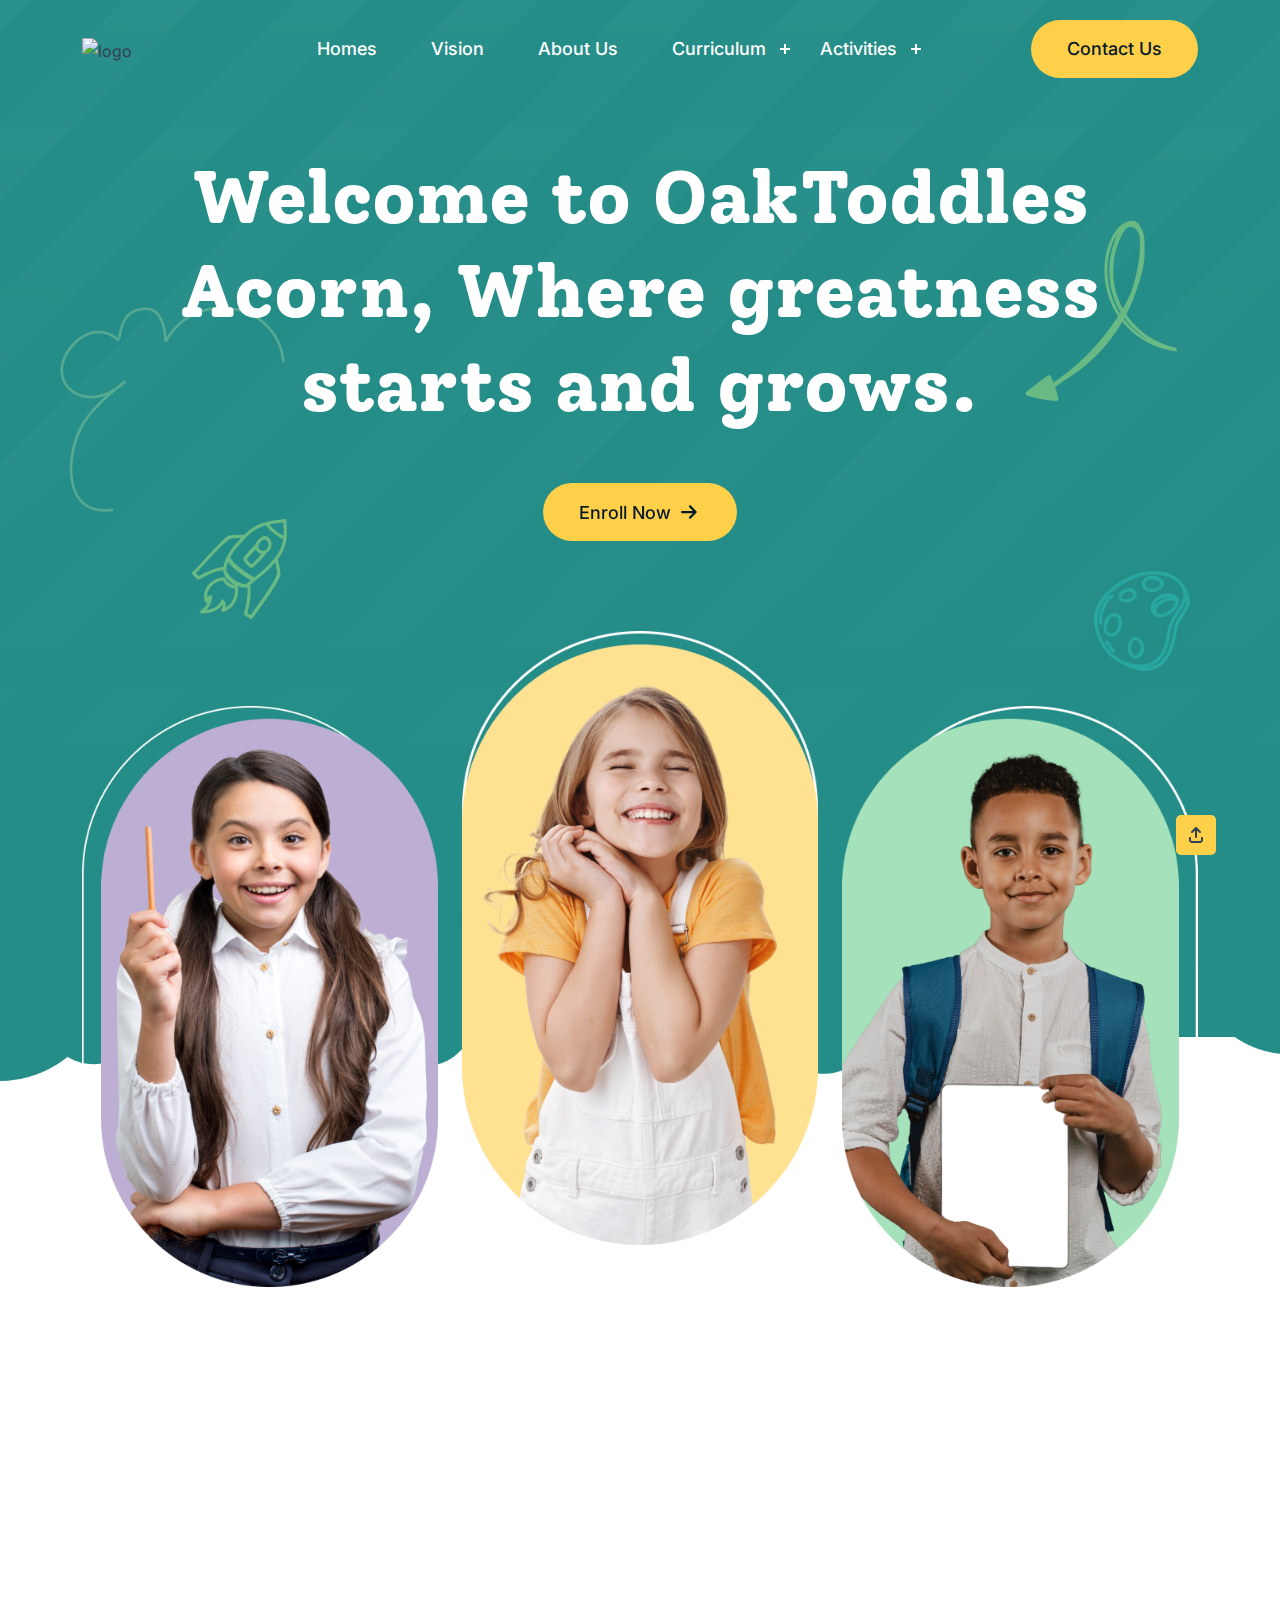
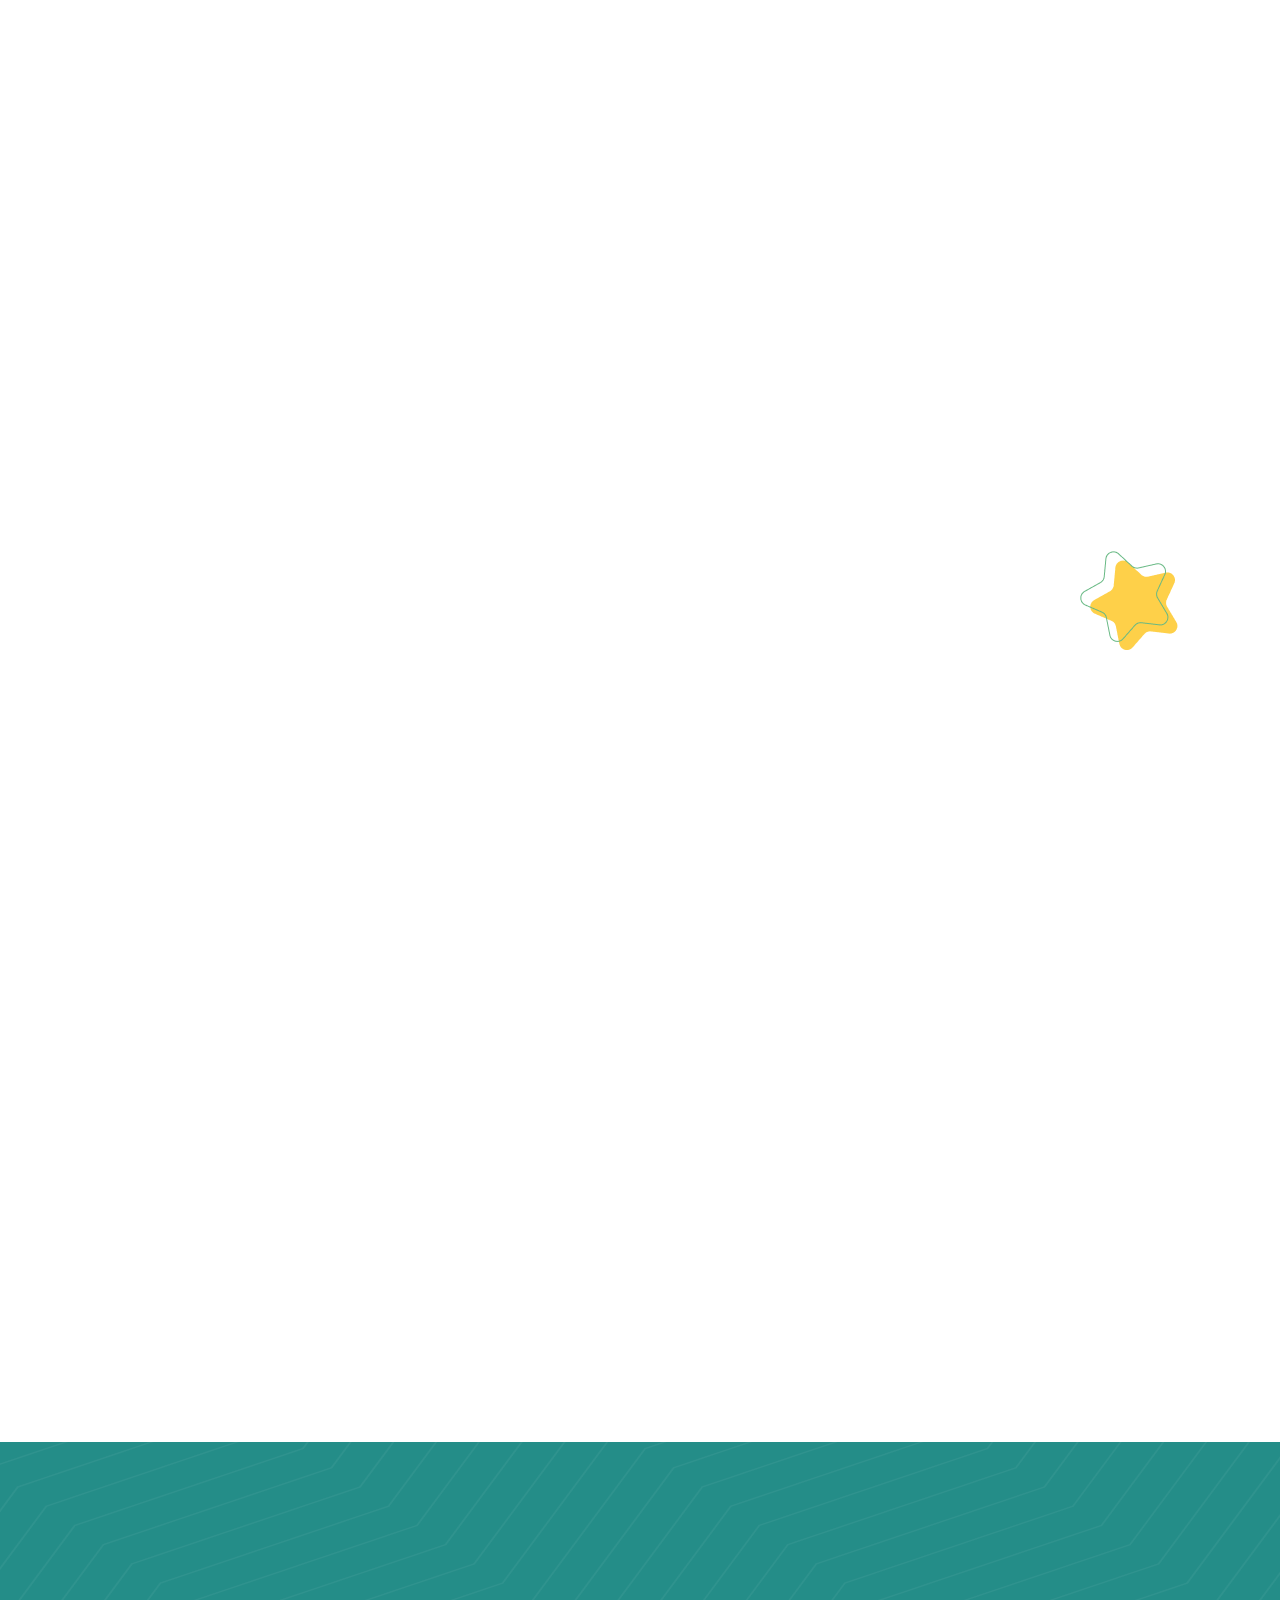
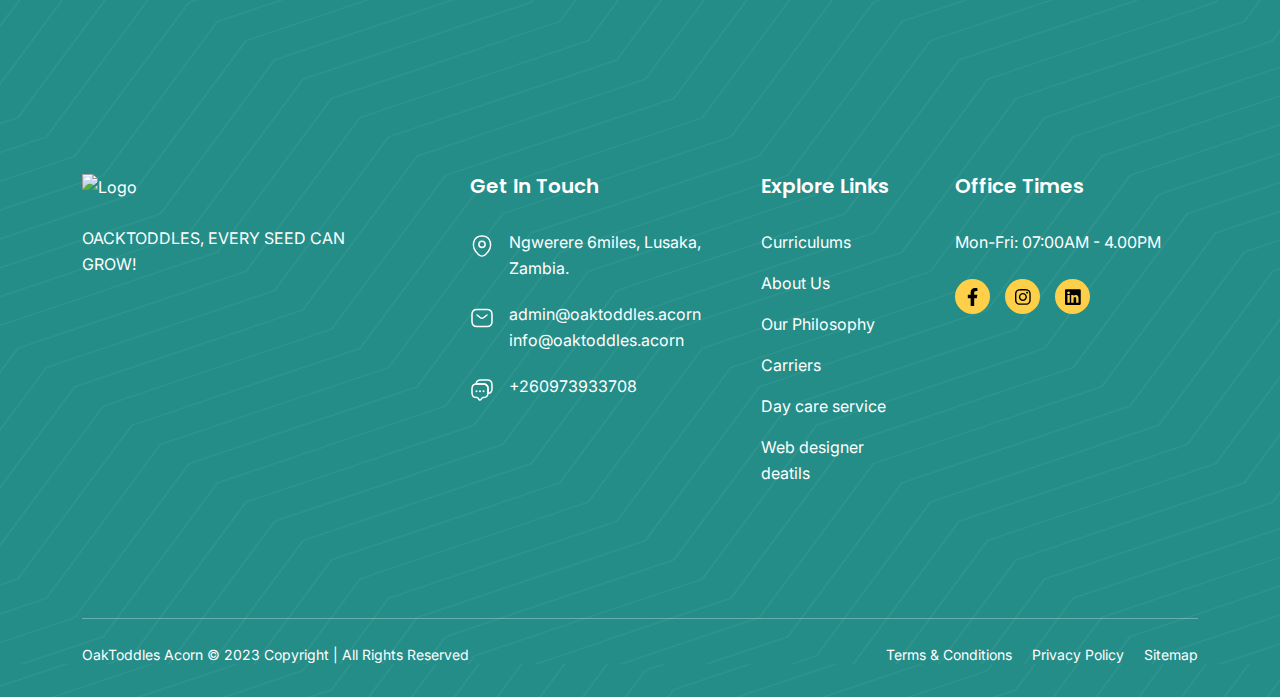
==== index.html @ c566d398 "Initial commit" ====
<!DOCTYPE html>
<html lang="en">

<head>
    <meta charset="UTF-8">
    <meta http-equiv="X-UA-Compatible" content="IE=edge">
    <meta name="viewport" content="width=device-width, initial-scale=1.0">
    <title>OakToddles Acorn</title>

    <link rel="shortcut icon" href="assets/images/favicon.png" type="image/x-icon">

    <link rel="stylesheet" href="assets/css/bootstrap.min.css">
    <link rel="stylesheet" href="assets/css/aos.css">
    <link rel="stylesheet" href="assets/css/all.min.css">
    <link rel="stylesheet" href="assets/css/lightcase.css">
    <link rel="stylesheet" href="assets/css/swiper-bundle.min.css">



    <!-- main css for template -->
    <link rel="stylesheet" href="assets/css/style.css">
</head>

<body>


    <!-- ===============>> Preloader start here <<================= -->

    <div class="preloader preloader--style4">
        <div class="preloader__book">
            <div class="inner">
                <div class="left"></div>
                <div class="right"></div>
                <div class="middle"></div>
            </div>
            <ul>
                <li></li>
                <li></li>
                <li></li>
                <li></li>
                <li></li>
                <li></li>
                <li></li>
                <li></li>
                <li></li>
                <li></li>
                <li></li>
                <li></li>
                <li></li>
                <li></li>
                <li></li>
                <li></li>
                <li></li>
                <li></li>
            </ul>
        </div>
    </div>
    <!-- ===============>> Preloader end here <<================= -->


    <!-- ===============>> Header section start here <<================= -->
    <header class="header-section brand-4 home4">
        <div class="header-bottom">
            <div class="container">
                <div class="header-wrapper">
                    <div class="header-start header-start--style1">
                        <div class="logo">
                            <a href="index.html">
                                <img src="assets/images/logo/" alt="logo">
                            </a>
                        </div>
                        <div class="menu-area">
                            <ul class="menu menu--style1">
                                <li>
                                    <a href="#0">Homes </a>
                                    <li>
                                        <a href="vision.html">Vision</a>
                                    </li>
                                    <li>
                                        <a href="about.html">About us</a>
                                    </li>
                                    <li>
                                        <a href="#0">Curriculum</a>
                                        <ul class="submenu">
                                            <li><a href="nursery.html">Nursery</a></li>
                                            <li><a href="preschool.html">Pre-School</a></li>
                                        </ul>
                                    </li>
                                    <li>
                                        <a href="activities.html">Activities</a>
                                        <ul class="submenu">
                                            <li><a href="0#">-</a></li>
                                            <li><a href="0#">-</a></li>
                                        </ul>
                                    </li>
                            </ul>

                        </div>
                    </div>
                    <div class="header-end">
                        <div class="menu-area">
                            <div class="header-btn">
                                <a href="signup.html" class="trk-btn trk-btn--rounded trk-btn--primary4 trk-btn--style2">
                                    <span>Contact Us</span>
                                </a>
                            </div>

                            <!-- toggle icons -->
                            <div class="header-bar d-xl-none home4">
                                <span></span>
                                <span></span>
                                <span></span>
                            </div>
                        </div>
                    </div>
                </div>
            </div>
        </div>
    </header>

    <!-- ===============>> Header section end here <<================= -->



    <!-- ===============>> Banner section start here <<================= -->
    <section class="banner brand-4 bg--cover" style="background-image:url(assets/images/banner/shape1.png)">
        <div class="container">
            <div class="banner__wrapper">
                <!-- banner content -->
                <div class="banner__content banner__content--style1" data-aos="zoom-in" data-aos-duration="1000">
                    <h1 class="title-font1">Welcome to OakToddles Acorn, Where greatness starts and grows.</h1>
                    <div class="btn-group justify-content-center">
                        <a href="enroll.html" class="trk-btn trk-btn--rounded trk-btn--primary4">Enroll Now
                            <span><i class="fa-solid fa-arrow-right"></i></span> </a>
                    </div>
                </div>

                <!-- banner images -->
                <div class="banner-image">
                    <div class="row">
                        <div class="col-lg-4 col-md-4 col-4">
                            <div class="banner-image__item" data-aos="fade-right" data-aos-duration="1000">
                                <div class="banner-image__item-inner ">
                                    <img src="assets/images/banner/4.png" alt="banner-image-banner">
                                </div>
                            </div>
                        </div>
                        <div class="col-lg-4 col-md-4 col-4">
                            <div class="banner-image__item" data-aos="fade-up" data-aos-duration="1000">
                                <div class="banner-image__item-inner banner-image__item-inner--style2">
                                    <img src="assets/images/banner/5.png" alt="banner-image-banner">
                                </div>
                            </div>
                        </div>
                        <div class="col-lg-4 col-md-4 col-4">
                            <div class="banner-image__item" data-aos="fade-left" data-aos-duration="1000">
                                <div class="banner-image__item-inner">
                                    <img src="assets/images/banner/6.png" alt="banner-image-banner">
                                </div>
                            </div>
                        </div>
                    </div>
                </div>
            </div>
        </div>
        <div class="banner__shape banner__shape--style2">
            <span class="banner__shape-item banner__shape-item--animation"><img src="assets/images/shape/home2/1.png"
                    alt="roket"></span>
            <span class="banner__shape-item banner__shpae-item--animation"><img src="assets/images/shape/home2/2.png"
                    alt="book"></span>
            <span class="banner__shape-item banner__shpae-item--animation"><img src="assets/images/shape/home2/3.png"
                    alt="belon"></span>
            <span class="banner__shape-item banner__shpae-item--animation"><img src="assets/images/shape/home2/4.png"
                    alt="triangle"></span>
        </div>
    </section>
    <!-- ===============>> Banner section end here <<================= -->




    <!-- ===============>> Course categories start here <<================= -->
    <div class="categories categories--style4 padding-top">
        <div class="container">
            <div class="categories__wrapper">
                <div class="row g-4">
                    <div class="col-lg-3 col-sm-6">
                        <div class="categories__item" data-aos="fade-up" data-aos-duration="800" data-aos-delay="100">
                            <div class="categories__item-inner">
                                <img src="assets/images/category/home4/1.png" alt="cateogory icon">
                                <div class="categories__item-content">
                                    <h5 class="style4">Community and Collaborations</h5>
                                    <p>The branches of an oak tree intertwine, supporting one another. Similarly, our school values community involvement and collaboration. We actively promote teamwork, communication, and empathy among students, parents,
                                        and educators.</p>
                                    <a href="course-details.html" class="trk-btn trk-btn--rounded trk-btn--secondary4">View More
                                        <span><i class="fa-solid fa-arrow-right"></i></span> </a>
                                </div>
                            </div>
                        </div>
                    </div>
                    <div class="col-lg-3 col-sm-6">
                        <div class="categories__item" data-aos="fade-up" data-aos-duration="800" data-aos-delay="200">
                            <div class="categories__item-inner">
                                <img src="assets/images/category/home4/2.png" alt="cateogory icon">
                                <div class="categories__item-content">
                                    <h5 class="style4">Creative Expression</h5>
                                    <p>Just as every leaf on an oak tree is unique, so are the talents of our students. Through arts, music, and various creative outlets, we encourage them to express themselves, fostering imagination and innovation.</p>
                                    <a href="course-details.html" class="trk-btn trk-btn--rounded trk-btn--secondary4">View More
                                        <span><i class="fa-solid fa-arrow-right"></i></span> </a>
                                </div>
                            </div>
                        </div>
                    </div>
                    <div class="col-lg-3 col-sm-6">
                        <div class="categories__item" data-aos="fade-up" data-aos-duration="800" data-aos-delay="300">
                            <div class="categories__item-inner">
                                <img src="assets/images/category/home4/4.png" alt="cateogory icon">
                                <div class="categories__item-content">
                                    <h5 class="style4">ACAEMIC EXCELLENCE</h5>
                                    <p>Our curriculum is designed to engage young minds, catering to diverse learning styles while adhering to rigorous academic standards. We believe that a strong academic foundation empowers students to confidently explore
                                        their potential.</p>
                                    <a href="course-details.html" class="trk-btn trk-btn--rounded trk-btn--secondary4">View More
                                        <span><i class="fa-solid fa-arrow-right"></i></span> </a>
                                </div>
                            </div>
                        </div>
                    </div>
                    <div class="col-lg-3 col-sm-6">
                        <div class="categories__item" data-aos="fade-up" data-aos-duration="800" data-aos-delay="400">
                            <div class="categories__item-inner">
                                <img src="assets/images/category/home4/3.png" alt="cateogory icon">
                                <div class="categories__item-content">
                                    <h5 class="style4">Enviromental Stewardship</h5>
                                    <p>Just as an oak tree nurtures its environment, we teach our students to care for the world around them. With nature as our inspiration, we promote eco-awareness and sustainable practices.</p>
                                    <a href="course-details.html" class="trk-btn trk-btn--rounded trk-btn--secondary4">View More
                                        <span><i class="fa-solid fa-arrow-right"></i></span> </a>
                                </div>
                            </div>
                        </div>
                    </div>
                </div>
            </div>
        </div>
    </div>
    <!-- ===============>> Course categories end here <<================= -->




    <!-- ===============>> About section start here <<================= -->
    <section class="about about--style4 padding-top padding-bottom">
        <div class="container">
            <div class="about__wrapper">
                <div class="row gx-4 gy-5 align-items-center">
                    <div class="col-lg-6">
                        <div class="about__thumb" data-aos="fade-right" data-aos-duration="800">
                            <div class="about__thumb-inner">
                                <div class="about__thumb-image">
                                    <img src="assets/images/about/3.png" alt="about-image">
                                </div>
                            </div>
                        </div>
                    </div>
                    <div class="col-lg-6">
                        <div class="about__content" data-aos="fade-left" data-aos-duration="800">
                            <div class="about__content-inner">
                                <h2 class="style2-h2">Join Us Under the OakTree:</h2>
                                <p>We invite you to explore our website and discover more about OakTree Primary School. Whether you're a parent seeking an enriching educational journey for your child or an educator looking for a place to inspire young minds,
                                    we're here to welcome you with open arms. At OakTree, we nurture today's learners to become tomorrow's leaders, growing strong and reaching for the sky. Join us on this enriching journey, where education and growth
                                    flourish under the shade of the mighty oak. 🌳🌱📚
                                </p>
                                <ul class="about-list">
                                    <li> <img src="assets/images/icon/svg/3.svg" alt="list-icon"> 24 months - 6 years enrollment</li>
                                    <li> <img src="assets/images/icon/svg/3.svg" alt="list-icon"> Visual learning & Arts</li>
                                    <li> <img src="assets/images/icon/svg/3.svg" alt="list-icon"> Sports & Fitness</li>
                                    <li> <img src="assets/images/icon/svg/3.svg" alt="list-icon"> Daycare services</li>
                                </ul>
                                <a href="about.html" class="trk-btn trk-btn--rounded trk-btn--secondary4">Get More Info
                                    <span><span><i class="fa-solid fa-arrow-right"></i></span></span></a>
                            </div>
                        </div>
                    </div>
                </div>
            </div>
        </div>
        <div class="about__shape">
            <span class="about__shape-item"><img src="assets/images/about/4.png" alt="star"></span>
        </div>
    </section>
    <!-- ===============>> About section start here <<================= -->



    <!-- ===============>> Popular course section start here <<================= >

    <section class="course course--style4 bg--cover" style="background-image: url(assets/images/bg/home4/1.png);">
        <div class="container" data-aos="fade-up" data-aos-duration="800" data-aos-delay="100">
            <div class="section-header text-center section-header--dark section-header--max20">
                <h2 class="style2-h2">Most Popular Programs instead of classes.</h2>
            </div>
            <div class="course__wrapper">
                <div class="course__slider course__slider--style4 swiper">
                    <div class="swiper-wrapper">
                        <div class="swiper-slide">
                            <div class="course__item">
                                <div class="course__item-inner">
                                    <div class="course__thumb">
                                        <img src="assets/images/course/home4/1.png" alt="course Images">
                                    </div>

                                    <div class="course__content">
                                        <div class="course__content-top">
                                            <div class="course__author">
                                                <a href="mentor-details.html"><img src="assets/images/avatar/1.png" alt="avatar"> Jerome
                                                </a>
                                            </div>
                                            <div class="course__focus-inner">
                                                <span>4.9</span>
                                                <img src="assets/images/course/star.png" alt="review-star">
                                                <span>(526)</span>
                                            </div>
                                        </div>
                                        <h5> <a href="course-details.html">Expression of Creative</a> </h5>
                                        <p>There are many variations of passages of Lorem Ipsum available, but the majority have suffered alteration in some form.</p>
                                        <div class="course__content-footer">
                                            <span><img src="assets/images/course/home4/1.svg" alt="icon"> 5-8
                                                Years</span>
                                            <span><img src="assets/images/course/home4/2.svg" alt="icon"> $224</span>
                                            <span><img src="assets/images/course/home4/3.svg" alt="icon"> <a href="#">8
                                                    Class</a></span>
                                        </div>
                                    </div>
                                </div>
                            </div>
                        </div>
                        <div class="swiper-slide">
                            <div class="course__item">
                                <div class="course__item-inner">
                                    <div class="course__thumb">
                                        <img src="assets/images/course/home4/2.png" alt="course Images">
                                    </div>

                                    <div class="course__content">
                                        <div class="course__content-top">
                                            <div class="course__author">
                                                <a href="mentor-details.html"><img src="assets/images/avatar/2.png" alt="avatar"> Courtney
                                                </a>
                                            </div>
                                            <div class="course__focus-inner">
                                                <span>4.9</span>
                                                <img src="assets/images/course/star.png" alt="review-star">
                                                <span>(526)</span>
                                            </div>
                                        </div>
                                        <h5> <a href="course-details.html">Alphabet Matching Class</a> </h5>
                                        <p>There are many variations of passages of Lorem Ipsum available, but the majority have suffered alteration in some form.</p>
                                        <div class="course__content-footer">
                                            <span><img src="assets/images/course/home4/1.svg" alt="icon"> 5-8
                                                Years</span>
                                            <span><img src="assets/images/course/home4/2.svg" alt="icon"> $224</span>
                                            <span><img src="assets/images/course/home4/3.svg" alt="icon"> <a href="#">8
                                                    Class</a></span>
                                        </div>
                                    </div>
                                </div>
                            </div>
                        </div>
                        <div class="swiper-slide">
                            <div class="course__item">
                                <div class="course__item-inner">
                                    <div class="course__thumb">
                                        <img src="assets/images/course/home4/3.png" alt="course Images">
                                    </div>

                                    <div class="course__content">
                                        <div class="course__content-top">
                                            <div class="course__author">
                                                <a href="mentor-details.html"><img src="assets/images/avatar/3.png" alt="avatar"> Alexander
                                                </a>
                                            </div>
                                            <div class="course__focus-inner">
                                                <span>4.9</span>
                                                <img src="assets/images/course/star.png" alt="review-star">
                                                <span>(526)</span>
                                            </div>
                                        </div>
                                        <h5> <a href="course-details.html">Expression of Creative</a> </h5>
                                        <p>There are many variations of passages of Lorem Ipsum available, but the majority have suffered alteration in some form.</p>
                                        <div class="course__content-footer">
                                            <span><img src="assets/images/course/home4/1.svg" alt="icon"> 5-8
                                                Years</span>
                                            <span><img src="assets/images/course/home4/2.svg" alt="icon"> $224</span>
                                            <span><img src="assets/images/course/home4/3.svg" alt="icon"> <a href="#">8
                                                    Class</a></span>
                                        </div>
                                    </div>
                                </div>
                            </div>
                        </div>
                    </div>
                    <div class="slider__pagination-2"></div>
                </div>
            </div>
        </div>
    </section>

   ===============>> Popular course section end here <<================= -->



    <!-- ===============>> Story section start here <<================= ->
    <section class="story padding-top padding-bottom">
        <div class="container" data-aos="fade-up" data-aos-duration="800" data-aos-delay="100">
            <div class="section-header text-center">
                <h2 class="style2-h2 style2-h2--defult">Take a video Tour</h2>
                <p class="style2">Amet minim mollit non deserunt ullamco est sit aliqua dolor do amet sint. Velit officia consequat duis enim velit mollit. Exercitation veniam consequat.</p>
            </div>
            <div class="story__wrapper">
                <div class="story__thumb">
                    <div class="story__thumb-inner">
                        <img src="assets/images/story/3.png" alt="story-image">
                        <div class="story__thumb-playbtn">
                            <a href="https://www.youtube.com/watch?v=Hh1UCOizzMc" data-fslightbox><img src="assets/images/story/2.png" alt="ply-btn"></a>
                        </div>
                    </div>
                </div>
            </div>
        </div>
    </section>
    ===============>> Story section end here <<================= -->


    <!-- ===============>> Team section start here <<================= ->
    <section class="team  team--style1 team--home4 padding-top padding-bottom bg--full" style="background-image: url(assets/images/bg/home4/2.png);">
        <div class="container" data-aos="fade-up" data-aos-duration="800">
            <div class="team__wrapper">
                <div class="row g-4">
                    <div class="col-lg-6 col-sm-12" data-aos="fade-up" data-aos-duration="800" data-aos-delay="100">
                        <div class="team__header">
                            <h2 class="style2-h2">Meet Our Expert</h2>
                            <p class="style2">Clarity gives you the blocks & components you needto create a truly professional website, landing page or admin panel for your saas components you needto create a truly</p>
                            <a href="mentors.html" class="trk-btn trk-btn--rounded trk-btn--secondary4">Explore More
                                <span><span><i class="fa-solid fa-arrow-right"></i></span></span></a>
                        </div>
                    </div>
                    <div class="col-lg-3 col-sm-6">
                        <div class="team__item" data-aos="fade-up" data-aos-duration="800" data-aos-delay="200">
                            <div class="team__item-inner">
                                <div class="team__item-thumb team__item-thumb--style1">
                                    <img src="assets/images/team/home4/1.png" alt="Team Image">
                                </div>
                                <div class="team__item-content team__item-content--style1">
                                    <div class="team__item-author">
                                        <h6><a href="mentor-details.html">Jenny Wilson</a> </h6>
                                        <p>UI Designer</p>
                                    </div>
                                </div>
                            </div>
                        </div>
                    </div>
                    <div class="col-lg-3 col-sm-6">
                        <div class="team__item" data-aos="fade-up" data-aos-duration="800" data-aos-delay="300">
                            <div class="team__item-inner">
                                <div class="team__item-thumb">
                                    <img src="assets/images/team/home4/2.png" alt="Team Image">
                                </div>
                                <div class="team__item-content team__item-content--style1">
                                    <div class="team__item-author">
                                        <h6><a href="mentor-details.html">Robert Fox</a> </h6>
                                        <p>Product Designer</p>
                                    </div>
                                </div>
                            </div>
                        </div>
                    </div>

                    <div class="col-lg-3 col-sm-6">
                        <div class="team__item" data-aos="fade-up" data-aos-duration="800" data-aos-delay="100">
                            <div class="team__item-inner">
                                <div class="team__item-thumb">
                                    <img src="assets/images/team/home4/3.png" alt="Team Image">
                                </div>
                                <div class="team__item-content team__item-content--style1">
                                    <div class="team__item-author">
                                        <h6><a href="mentor-details.html">Devon Lane</a> </h6>
                                        <p>Web developer</p>
                                    </div>
                                </div>
                            </div>
                        </div>
                    </div>
                    <div class="col-lg-3 col-sm-6">
                        <div class="team__item" data-aos="fade-up" data-aos-duration="800" data-aos-delay="200">
                            <div class="team__item-inner">
                                <div class="team__item-thumb">
                                    <img src="assets/images/team/home4/4.png" alt="Team Image">
                                </div>
                                <div class="team__item-content team__item-content--style1">
                                    <div class="team__item-author">
                                        <h6><a href="mentor-details.html">Jerome Bell</a> </h6>
                                        <p>Marketer</p>
                                    </div>
                                </div>
                            </div>
                        </div>
                    </div>
                    <div class="col-lg-3 col-sm-6">
                        <div class="team__item" data-aos="fade-up" data-aos-duration="800" data-aos-delay="300">
                            <div class="team__item-inner">
                                <div class="team__item-thumb">
                                    <img src="assets/images/team/home4/5.png" alt="Team Image">
                                </div>
                                <div class="team__item-content team__item-content--style1">
                                    <div class="team__item-author">
                                        <h6><a href="mentor-details.html">Marvin McKi</a> </h6>
                                        <p>UX Designer</p>
                                    </div>
                                </div>
                            </div>
                        </div>
                    </div>
                    <div class="col-lg-3 col-sm-6">
                        <div class="team__item" data-aos="fade-up" data-aos-duration="800" data-aos-delay="400">
                            <div class="team__item-inner">
                                <div class="team__item-thumb">
                                    <img src="assets/images/team/home4/6.png" alt="Team Image">
                                </div>
                                <div class="team__item-content team__item-content--style1">
                                    <div class="team__item-author">
                                        <h6><a href="mentor-details.html">Darrell Bell</a> </h6>
                                        <p>Graphic Designer</p>
                                    </div>
                                </div>
                            </div>
                        </div>
                    </div>
                </div>
            </div>
        </div>
    </section>
    ===============>> Team section end here <<================= -->

    <!-- ===============>> Gallery section start here <<================= ->
    <section class="gallery padding-bottom padding-top">
        <div class="container" data-aos="fade-up" data-aos-duration="800">
            <div class="section-header text-center">
                <h2 class="style2-h2 style2-h2--defult">Our Gallery</h2>
            </div>
            <div class="gallery__wrapper">
                <div class="row g-4">
                    <div class="col-md-4">
                        <div class="row g-4">
                            <div class="col-md-12">
                                <div class="gallery__item">
                                    <a href="assets/images/gallery/home4/1.png" data-fslightbox>
                                        <img src="assets/images/gallery/home4/1.png" alt="gallery image">
                                    </a>
                                    <div class="gallery__item-view">
                                        <div class="view-icon">
                                            <i class="fa-solid fa-magnifying-glass"></i>
                                        </div>
                                    </div>
                                </div>
                            </div>
                            <div class="col-md-12">
                                <div class="gallery__item">
                                    <a href="assets/images/gallery/home4/1.png" data-fslightbox>
                                        <img src="assets/images/gallery/home4/2.png" alt="gallery image">
                                    </a>
                                    <div class="gallery__item-view">
                                        <div class="view-icon">
                                            <i class="fa-solid fa-magnifying-glass"></i>
                                        </div>
                                    </div>
                                </div>
                            </div>
                        </div>

                    </div>
                    <div class="col-md-4">
                        <div class="gallery__item">
                            <a href="assets/images/gallery/home4/3.png" data-fslightbox>
                                <img src="assets/images/gallery/home4/3.png" alt="gallery image" data-aos="fade-up" data-aos-duration="800" data-aos-delay="100">
                            </a>
                            <div class="gallery__item-view">
                                <div class="view-icon">
                                    <i class="fa-solid fa-magnifying-glass"></i>
                                </div>
                            </div>
                        </div>
                    </div>
                    <div class="col-md-4" data-aos="fade-left" data-aos-duration="800">
                        <div class="row g-4">
                            <div class="col-md-12">
                                <div class="gallery__item">
                                    <a href="assets/images/gallery/home4/1.png" data-fslightbox>
                                        <img src="assets/images/gallery/home4/4.png" alt="gallery image">
                                    </a>
                                    <div class="gallery__item-view">
                                        <div class="view-icon">
                                            <i class="fa-solid fa-magnifying-glass"></i>
                                        </div>
                                    </div>
                                </div>
                            </div>
                            <div class="col-md-12">
                                <div class="gallery__item">
                                    <a href="assets/images/gallery/home4/5.png" data-fslightbox>
                                        <img src="assets/images/gallery/home4/5.png" alt="gallery image">
                                    </a>
                                    <div class="gallery__item-view">
                                        <div class="view-icon">
                                            <i class="fa-solid fa-magnifying-glass"></i>
                                        </div>
                                    </div>
                                </div>
                            </div>
                        </div>
                    </div>

                </div>
                <div class="text-center">
                    <a href="gallery.html" class="trk-btn trk-btn--rounded trk-btn--secondary4 mt-5">See All
                        Gallery
                        <span><span><i class="fa-solid fa-arrow-right"></i></span></span></a>
                </div>

            </div>
        </div>
    </section>
    < ===============>> Gallery section end here <<================= ->

    < ===============>> Testimonial section start here <<================= ->
    <section class="testimonial testimonial--style1 padding-top padding-bottom brand-4">
        <div class="container" data-aos="fade-up" data-aos-duration="800">
            <div class="section-header text-center section-header--dark">
                <h2 class="style2-h2">What did the guardians say to us</h2>
                <p class="style2">Interdum et malesuada fames ac ante ipsum</p>
            </div>
            <div class="testimonial__wrapper">
                <div class="testimonial__slider swiper">
                    <div class="swiper-wrapper">
                        <div class="swiper-slide">
                            <div class="testimonial__item">
                                <div class="testimonial__item-inner">
                                    <div class="testimonial__item-content">
                                        <span><i class="fa-solid fa-quote-left"></i></span>
                                        <blockquote class="blockquote">
                                            <p>Our family was traveling via bullet train between cities in japan with our luggage - the location for this hotel made that so easy. Agoda price was fantastic.</p>
                                        </blockquote>
                                        <blockquote class="blockquote">
                                            <p></p>
                                        </blockquote>
                                        <div class="testimonial__item-author">
                                            <p>Brooklyn Simmons</p>
                                            <span>UI/UX Designer</span>
                                        </div>
                                    </div>
                                </div>
                            </div>
                        </div>
                        <div class="swiper-slide">
                            <div class="testimonial__item">
                                <div class="testimonial__item-inner">
                                    <div class="testimonial__item-content">
                                        <span><i class="fa-solid fa-quote-left"></i></span>
                                        <blockquote class="blockquote">
                                            <p>We the viewers have a quick and easy way to discover information about the company we are entering . IT is also simple to keep track of all the qualification
                                            </p>
                                        </blockquote>
                                        <div class="testimonial__item-author">
                                            <p>James leo</p>
                                            <span>Frontend Designer</span>
                                        </div>
                                    </div>
                                </div>
                            </div>
                        </div>
                        <div class="swiper-slide">
                            <div class="testimonial__item">
                                <div class="testimonial__item-inner">
                                    <div class="testimonial__item-content">
                                        <span><i class="fa-solid fa-quote-left"></i></span>
                                        <blockquote class="blockquote">
                                            <p>“Our family was traveling via bullet train between cities in japan with our luggage - the location for this hotel made that so easy. Agoda price was fantastic.”</p>
                                        </blockquote>
                                        <div class="testimonial__item-author">
                                            <p>Robert Be</p>
                                            <span>developer</span>
                                        </div>
                                    </div>
                                </div>
                            </div>
                        </div>
                        <div class="swiper-slide">
                            <div class="testimonial__item">
                                <div class="testimonial__item-inner">
                                    <div class="testimonial__item-content">
                                        <span><i class="fa-solid fa-quote-left"></i></span>
                                        <blockquote class="blockquote">
                                            <p>“We the viewers have a quick and easy way to discover information about the company we are entering . IT is also simple to keep track of all the qualification”
                                            </p>
                                        </blockquote>
                                        <div class="testimonial__item-author">
                                            <p>Michael</p>
                                            <span>Graphic Designer</span>
                                        </div>
                                    </div>
                                </div>
                            </div>
                        </div>
                        <div class="swiper-slide">
                            <div class="testimonial__item">
                                <div class="testimonial__item-inner">
                                    <div class="testimonial__item-content">
                                        <span><i class="fa-solid fa-quote-left"></i></span>
                                        <blockquote class="blockquote">
                                            <p>“Our family was traveling via bullet train between cities in japan with our luggage - the location for this hotel made that so easy. Agoda price was fantastic.”</p>
                                        </blockquote>
                                        <div class="testimonial__item-author">
                                            <p>William </p>
                                            <span>Api developer</span>
                                        </div>
                                    </div>
                                </div>
                            </div>
                        </div>
                    </div>
                    <! <div class="testimonial__pagination"></div> ->
                </div>
                <div class="testimonial__author swiper mt-5">
                    <div class="swiper-wrapper">
                        <div class="swiper-slide">
                            <div class="testimonial__author-thumb">
                                <img src="assets/images/testimonial/home1/1.png" alt="author">
                            </div>

                        </div>
                        <div class="swiper-slide">
                            <div class="testimonial__author-thumb">
                                <img src="assets/images/testimonial/home1/2.png" alt="author">
                            </div>

                        </div>
                        <div class="swiper-slide">
                            <div class="testimonial__author-thumb">
                                <img src="assets/images/testimonial/home1/3.png" alt="author">
                            </div>

                        </div>
                        <div class="swiper-slide">
                            <div class="testimonial__author-thumb">
                                <img src="assets/images/testimonial/home1/4.png" alt="author">
                            </div>

                        </div>
                        <div class="swiper-slide">
                            <div class="testimonial__author-thumb">
                                <img src="assets/images/testimonial/home1/5.png" alt="author">
                            </div>

                        </div>

                    </div>
                </div>
            </div>
        </div>
    </section>
    < ===============>> Testimonial section end here <<================= ->


    < ===============>> Blog section start here <<================= ->
    <section class="blog blog--style1 padding-top padding-bottom bg--defult" style="background-image: url(assets/images/bg/home4/3.png);">
        <div class="container">
            <div class="blog__header">
                <h2 class="style2-h2 style2-h2--defult style2-h2--max20">Latest News, Blog & Articles</h2>
                <a href="blogs.html" class="trk-btn trk-btn--rounded trk-btn--secondary4">More Blog
                    <span><span><i class="fa-solid fa-arrow-right"></i></span></span></a>
            </div>
            <div class="blog__wrapper">
                <div class="row g-4">
                    <div class="col-lg-4 col-md-6">
                        <div class="blog__item" data-aos="fade-up-right" data-aos-duration="800" data-aos-delay="100">
                            <div class="blog__item-inner">
                                <div class="blog__thumb">
                                    <img src="assets/images/blog/home4/1.png" alt="blog Images">
                                </div>

                                <div class="blog__content">
                                    <div class="blog__content-top">
                                        <span class="blog__meta-tag blog__meta-tag--cat4">Art & Design</span>
                                    </div>
                                    <h6> <a href="blog-details.html">Why Product Thinking is the next big thing in UX
                                            Design</a> </h6>

                                    <div class="blog__content-bottom blog__content-bottom--border">
                                        <a href="#"><span><i class="fa-solid fa-calendar-days"></i></span>
                                            September 25, 2023</a>
                                    </div>
                                </div>
                            </div>
                        </div>
                    </div>
                    <div class="col-lg-4 col-md-6">
                        <div class="blog__item" data-aos="fade-up" data-aos-duration="800" data-aos-delay="100">
                            <div class="blog__item-inner">
                                <div class="blog__thumb">
                                    <img src="assets/images/blog/home4/2.png" alt="blog Images">
                                </div>

                                <div class="blog__content">
                                    <div class="blog__content-top">
                                        <span class="blog__meta-tag blog__meta-tag--cat3">Activities</span>
                                    </div>
                                    <h6> <a href="blog-details.html">Range Input That Looks Consistent Across All
                                            Browser</a> </h6>

                                    <div class="blog__content-bottom blog__content-bottom--border">
                                        <a href="#"><span><i class="fa-solid fa-calendar-days"></i></span>
                                            September 25, 2023</a>
                                    </div>
                                </div>
                            </div>
                        </div>
                    </div>
                    <div class="col-lg-4 col-md-6">
                        <div class="blog__item" data-aos="fade-up-left" data-aos-duration="800" data-aos-delay="100">
                            <div class="blog__item-inner">
                                <div class="blog__thumb">
                                    <img src="assets/images/blog/home4/3.png" alt="blog Images">
                                </div>

                                <div class="blog__content">
                                    <div class="blog__content-top">
                                        <span class="blog__meta-tag blog__meta-tag--cat1">Activities</span>
                                    </div>
                                    <h6> <a href="blog-details.html">Generating RPG Tethered Assets: Phase of
                                            Development</a> </h6>

                                    <div class="blog__content-bottom blog__content-bottom--border">
                                        <a href="#"><span><i class="fa-solid fa-calendar-days"></i></span>
                                            September 25, 2023</a>
                                    </div>
                                </div>
                            </div>
                        </div>
                    </div>
                </div>
            </div>
        </div>
    </section>
    <!-- ===============>> Blog section end here <<================= ->


    <- ===============>> newsletter start here <<================= ->
    <div class="newsletter">
        <div class="container" data-aos="fade-up" data-aos-duration="800" data-aos-delay="200">
            <div class="newsletter__wrapper">
                <div class="newsletter__content">
                    <div class="newsletter__content-inner newsletter__content-inner--style4 text-center" style="background-image:url(assets/images/footer/5.png)">
                        <h2 class="style2-h2">Enter Your Email To Get The Latest News</h2>

                        <form class="form form-subscribe" action="#">
                            <div class="input-group">
                                <input type="email" class="form-control" placeholder="Enter your email...">
                                <span class="input-group-btn">
                                    <button class="btn btn-success btn-lg" type="submit">Subscribe</button>
                                </span>
                            </div>
                        </form>
                    </div>
                </div>
            </div>
        </div>
    </div>
    <-- ===============>> newsletter end here <<================= ->


    <!-- ===============>> footer start here <<================= -->
    <footer class="footer brand-4" style="background-image:url(assets/images/footer/4.png)">
        <div class="container">
            <div class="footer__wrapper">
                <div class="footer__top footer__top--style1 padding-bottom ">
                    <div class="row g-5">
                        <div class="col-xl-4 col-md-6">
                            <div class="footer__about">
                                <a href="index.html" class="footer__about-logo"><img src="assets/images/logo/Logo-4.png" alt="Logo"></a>
                                <p class="footer__about-moto">OACKTODDLES, EVERY SEED CAN GROW!</p>
                            </div>
                        </div>
                        <div class="col-xl-3 col-md-6 col-sm-6">
                            <div class="footer__links">
                                <div class="footer__links-item">
                                    <div class="footer__links-tittle">
                                        <h6>Get In Touch</h6>
                                    </div>
                                    <ul class="footer__about-info">
                                        <li class="footer__about-item">
                                            <div class="footer__about-inner">
                                                <img src="assets/images/footer/1.svg" alt="icon">
                                                <div class="info">
                                                    <p class="m-0">Ngwerere 6miles, Lusaka, Zambia.
                                                    </p>
                                                </div>
                                            </div>

                                        </li>
                                        <li class="footer__about-item">
                                            <div class="footer__about-inner">
                                                <img src="assets/images/footer/2.svg" alt="icon">
                                                <div class="info"> <a href="#">admin@oaktoddles.acorn</a>
                                                    <br>
                                                    <a href="mailto:debra.holt@example.com">info@oaktoddles.acorn</a>
                                                </div>
                                            </div>
                                        </li>

                                        <li class="footer__about-item">
                                            <div class="footer__about-inner">
                                                <img src="assets/images/footer/3.svg" alt="icon">
                                                <div class="info"> <a href="tel:+2075550119">+260973933708</a>
                                                </div>
                                            </div>
                                        </li>
                                    </ul>
                                </div>
                            </div>

                        </div>
                        <div class="col-xl-2 col-md-6 col-sm-6">
                            <div class="footer__links">
                                <div class="footer__links-tittle">
                                    <h6>Explore Links</h6>
                                </div>
                                <div class="footer__links-content">
                                    <div class="footer__links-content">
                                        <ul class="footer__linklist">
                                            <li class="footer__linklist-item"> <a href="curriculum.html">Curriculums</a>
                                            </li>
                                            <li class="footer__linklist-item"> <a href="about.html">About Us</a>
                                            </li>
                                            <li class="footer__linklist-item"> <a href="course-details.html">Our Philosophy</a> </li>
                                            <li class="footer__linklist-item"> <a href="course-details.html">Carriers</a>
                                            </li>
                                            <li class="footer__linklist-item"> <a href="course-details.html">Day care service</a>
                                                <li class="footer__linklist-item"> <a href="course-details.html">Web designer deatils</a>
                                                </li>
                                        </ul>
                                    </div>
                                </div>
                            </div>

                        </div>
                        <div class="col-xl-3 col-md-6 col-12">
                            <div class="footer__links">
                                <div class="footer__links-tittle">
                                    <h6>Office Times</h6>
                                </div>
                                <div class="footer__links-content">
                                    <ul class="footer__linklist">
                                        <li class="footer__linklist-item">
                                            <p class="m-0">Mon-Fri: 07:00AM - 4.00PM</p>
                                        </li>
                                        <!--
                                        <li class="footer__linklist-item">
                                            <p class="m-0">Sunday: 10:00AM - 4.00PM</p>
                                        </li>
                                        <li class="footer__linklist-item">
                                            <p class="m-0">Friday: Close</p>
                                        </li>
                                    -->
                                    </ul>
                                    <ul class="social mt-4">
                                        <li class="social__item">
                                            <a href="#" class="social__link social__link--rounded4"><i
                                                    class="fab fa-facebook-f"></i></a>
                                        </li>
                                        <li class="social__item">
                                            <a href="#" class="social__link social__link--rounded4"><i
                                                    class="fab fa-instagram"></i></a>
                                        </li>
                                        <li class="social__item">
                                            <a href="signin.html" class="social__link social__link--rounded4"><i
                                                    class="fab fa-linkedin"></i></a>
                                        </li>
                                    </ul>
                                </div>
                            </div>

                        </div>
                    </div>
                </div>
                <div class="footer__bottom">
                    <div class="row">

                        <div class="col-lg-12">
                            <div class="footer__end">
                                <div class="footer__end-copyright">
                                    <p class=" mb-0">OakToddles Acorn © 2023 Copyright | All Rights Reserved </p>
                                </div>
                                <div>
                                    <ul class="footer__end-links">
                                        <li class="footer__end-item">
                                            <a href="#"> Terms & Conditions </a>
                                        </li>
                                        <li class="footer__end-item">
                                            <a href="#"> Privacy Policy </a>
                                        </li>
                                        <li class="footer__end-item">
                                            <a href="#"> Sitemap </a>
                                        </li>
                                    </ul>
                                </div>
                            </div>
                        </div>
                    </div>
                </div>
            </div>
        </div>
    </footer>
    <!-- ===============>> footer end here <<================= -->




    <!-- scrollToTop start here -->
    <a href="#" class="scrollToTop scrollToTop--home4"><i class="fa-solid fa-arrow-up-from-bracket"></i></a>
    <!-- scrollToTop ending here -->



    <!-- vendor plugins -->

    <script src="assets/js/bootstrap.bundle.min.js"></script>
    <script src="assets/js/all.min.js"></script>
    <script src="assets/js/swiper-bundle.min.js"></script>
    <script src="assets/js/aos.js"></script>
    <script src="assets/js/fslightbox.js"></script>
    <script src="assets/js/purecounter_vanilla.js"></script>



    <script src="assets/js/custom.js"></script>


</body>

</html>
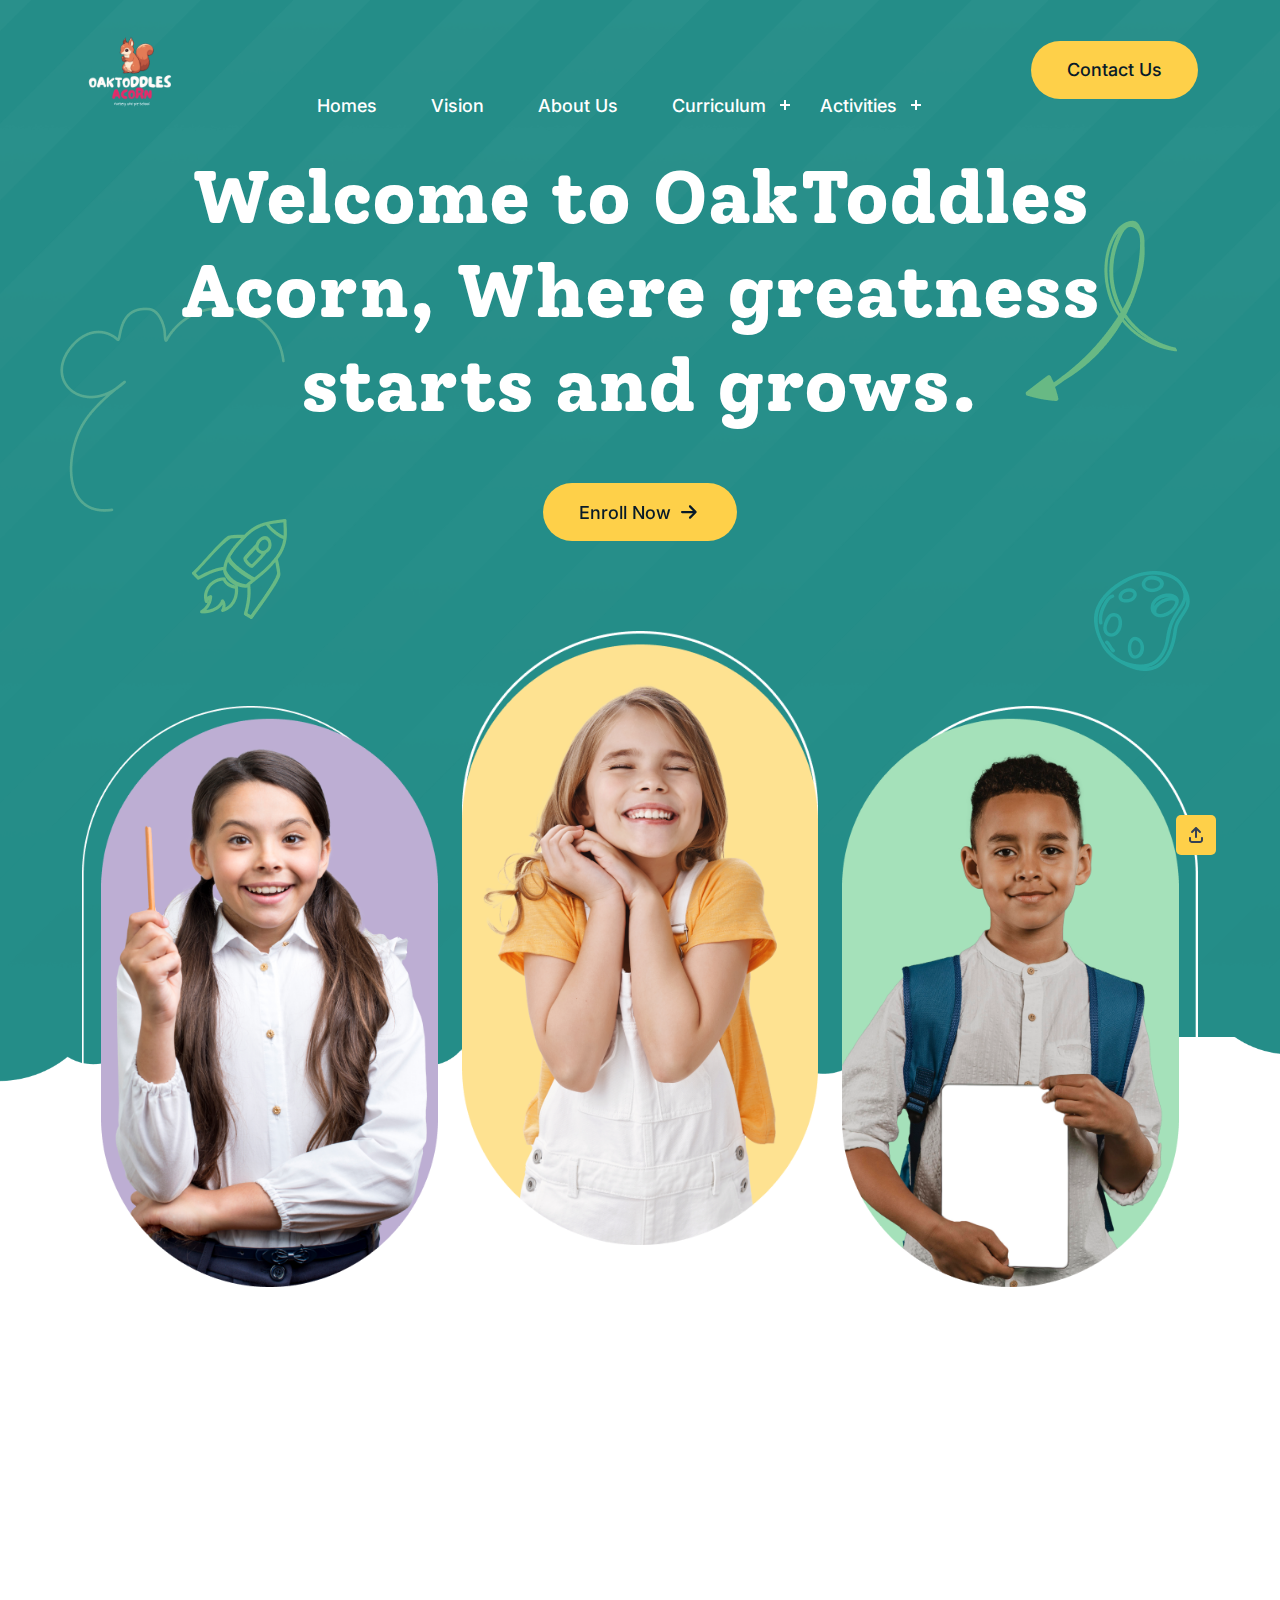
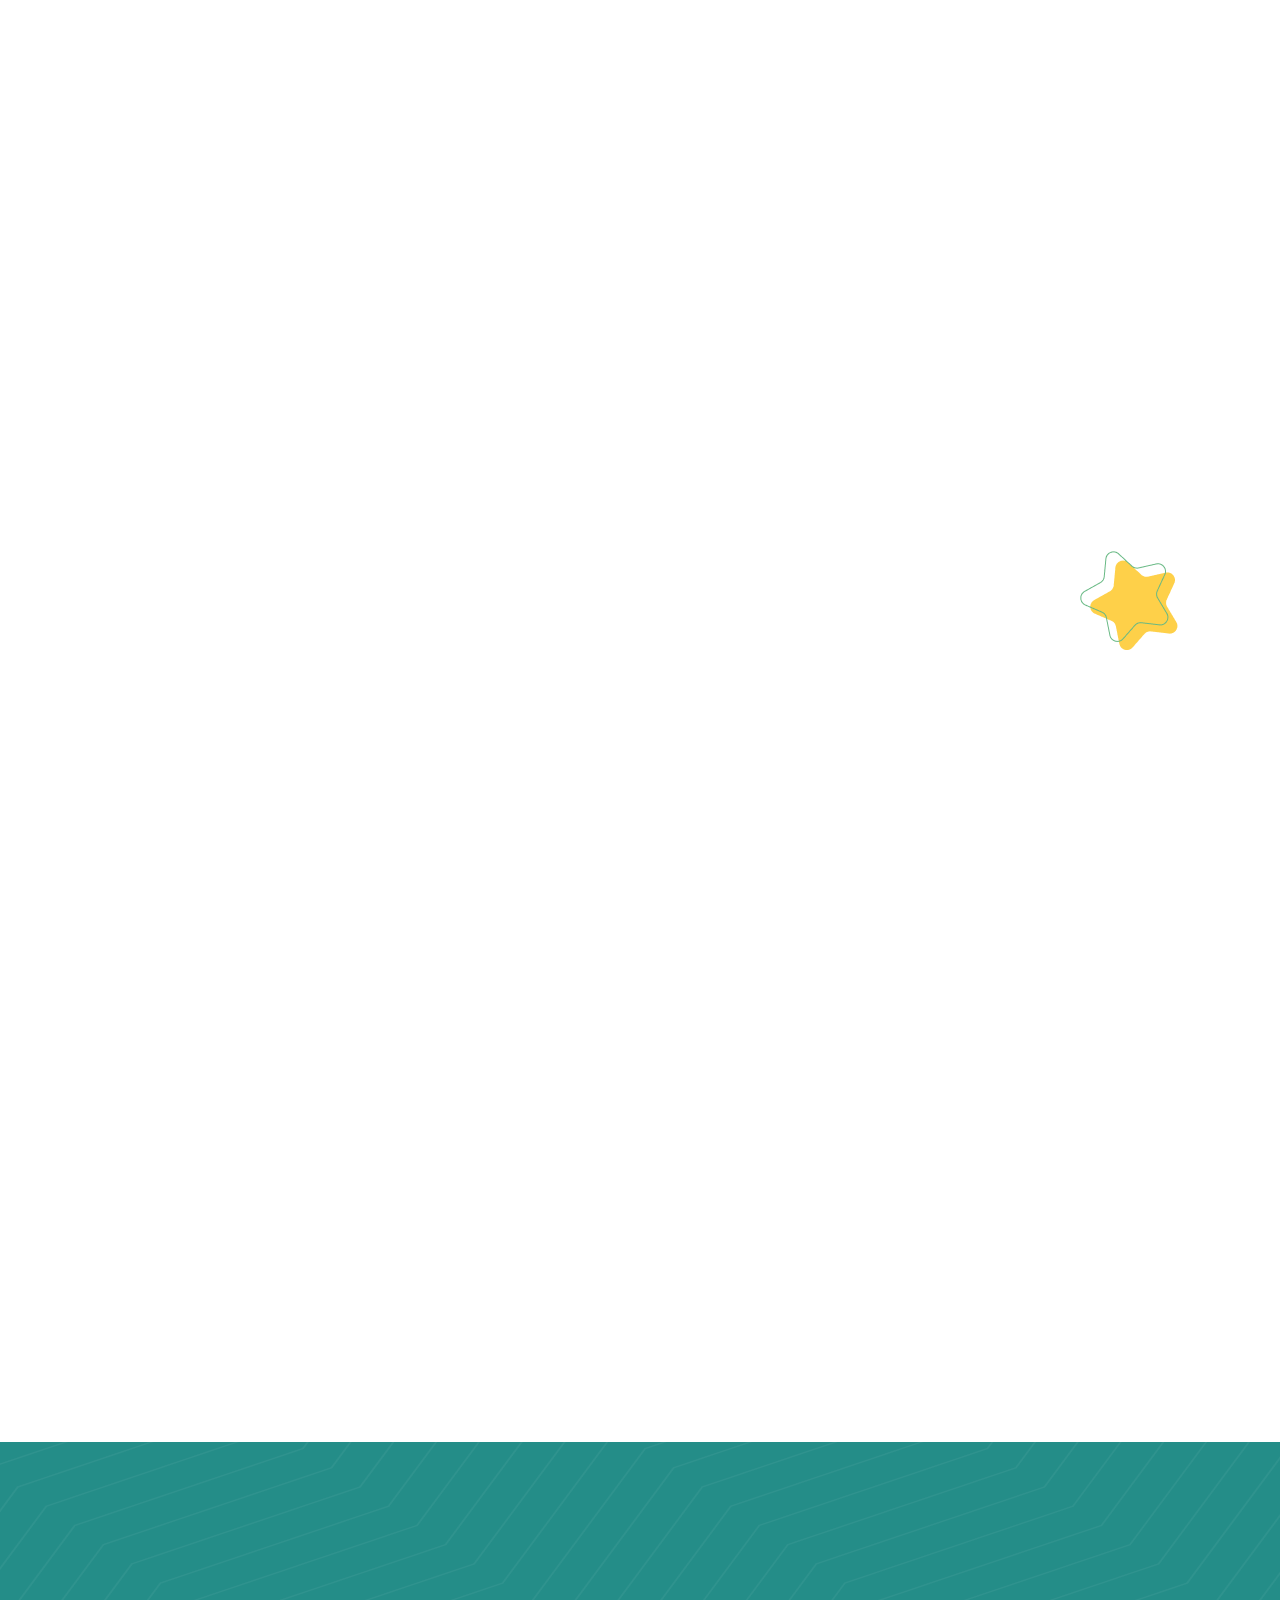
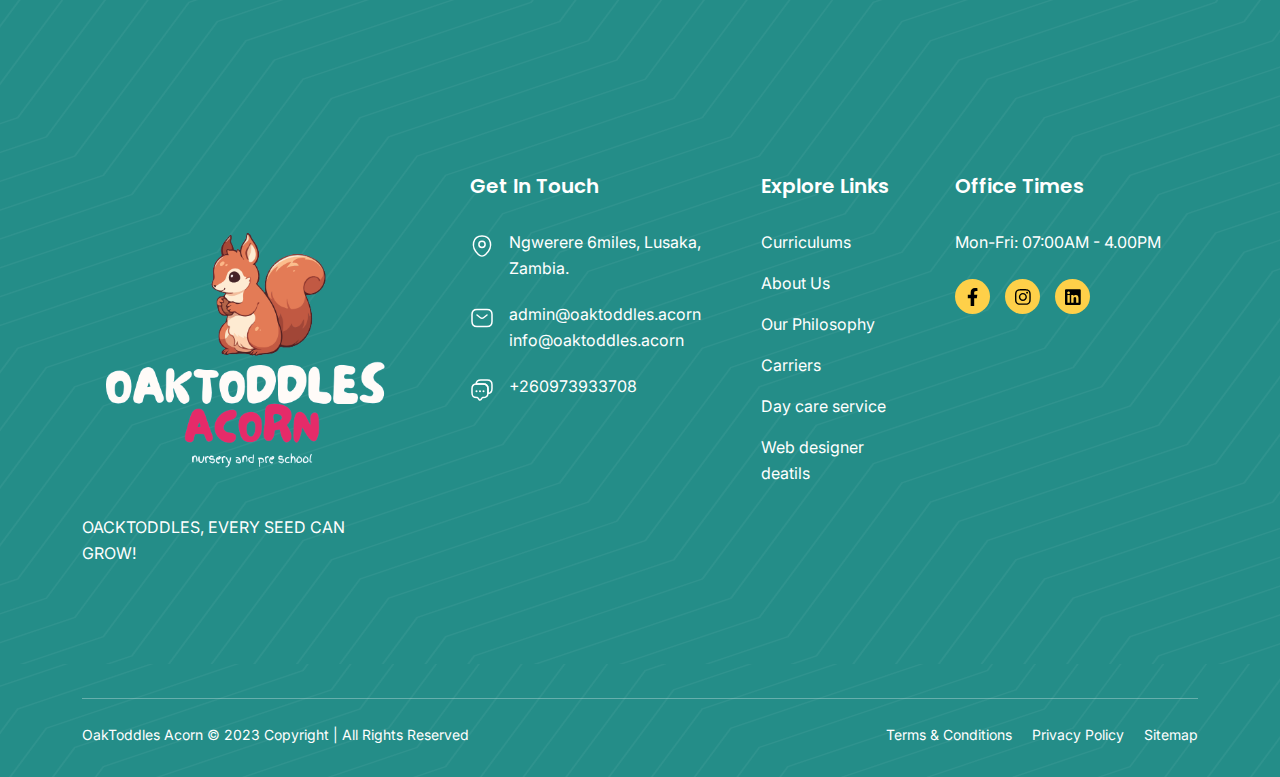
==== commit 8206d8bd: "New --push" ====
--- a/index.html
+++ b/index.html
@@ -66,7 +66,7 @@
                     <div class="header-start header-start--style1">
                         <div class="logo">
                             <a href="index.html">
-                                <img src="assets/images/logo/" alt="logo">
+                                <img src="assets/images/main options/20230826_062636_0001-removebg-preview.png" alt="logo">
                             </a>
                         </div>
                         <div class="menu-area">
@@ -203,7 +203,7 @@
                             <div class="categories__item-inner">
                                 <img src="assets/images/category/home4/2.png" alt="cateogory icon">
                                 <div class="categories__item-content">
-                                    <h5 class="style4">Creative Expression</h5>
+                                    <h5 class="style4">Imaginative Representation</h5>
                                     <p>Just as every leaf on an oak tree is unique, so are the talents of our students. Through arts, music, and various creative outlets, we encourage them to express themselves, fostering imagination and innovation.</p>
                                     <a href="course-details.html" class="trk-btn trk-btn--rounded trk-btn--secondary4">View More
                                         <span><i class="fa-solid fa-arrow-right"></i></span> </a>
@@ -216,7 +216,7 @@
                             <div class="categories__item-inner">
                                 <img src="assets/images/category/home4/4.png" alt="cateogory icon">
                                 <div class="categories__item-content">
-                                    <h5 class="style4">ACAEMIC EXCELLENCE</h5>
+                                    <h5 class="style4">Academic Excellence</h5>
                                     <p>Our curriculum is designed to engage young minds, catering to diverse learning styles while adhering to rigorous academic standards. We believe that a strong academic foundation empowers students to confidently explore
                                         their potential.</p>
                                     <a href="course-details.html" class="trk-btn trk-btn--rounded trk-btn--secondary4">View More
@@ -230,7 +230,7 @@
                             <div class="categories__item-inner">
                                 <img src="assets/images/category/home4/3.png" alt="cateogory icon">
                                 <div class="categories__item-content">
-                                    <h5 class="style4">Enviromental Stewardship</h5>
+                                    <h5 class="style4">Environmental Stewardship</h5>
                                     <p>Just as an oak tree nurtures its environment, we teach our students to care for the world around them. With nature as our inspiration, we promote eco-awareness and sustainable practices.</p>
                                     <a href="course-details.html" class="trk-btn trk-btn--rounded trk-btn--secondary4">View More
                                         <span><i class="fa-solid fa-arrow-right"></i></span> </a>
@@ -884,7 +884,8 @@
                     <div class="row g-5">
                         <div class="col-xl-4 col-md-6">
                             <div class="footer__about">
-                                <a href="index.html" class="footer__about-logo"><img src="assets/images/logo/Logo-4.png" alt="Logo"></a>
+                                <a href="index.html" class="logo"><img src="assets/images/main options/20230826_062636_0001-removebg-preview.png" alt="Logo" class="w-55">
+                                </a>
                                 <p class="footer__about-moto">OACKTODDLES, EVERY SEED CAN GROW!</p>
                             </div>
                         </div>
--- a/assets/css/style.css
+++ b/assets/css/style.css
@@ -15,9 +15,12 @@
 
 */
 
+
 /*=====================================================================*/
 
+
 /* @@@@@@@@@@@@@  Extend Property CSS start here  @@@@@@@@@@@@@@ */
+
 
 /*=========<<Flex property extends start>>=========*/
 
@@ -160,7 +163,9 @@
     text-transform: capitalize;
 }
 
+
 /*=========<<Flex property extends end>>=========*/
+
 
 /*=========<<Display property extends start>>=========*/
 
@@ -282,7 +287,9 @@
     display: inline-grid;
 }
 
+
 /*=========<<Display property extends end>>=========*/
+
 
 /*=========<<Position property extends start>>=========*/
 
@@ -405,7 +412,9 @@
     left: 50%;
 }
 
+
 /*=========<<Position property extends end>>=========*/
+
 
 /*=========<<Text property extends start>>=========*/
 
@@ -511,9 +520,12 @@
     font-weight: 700;
 }
 
+
 /*=========<<Text property extends end>>=========*/
 
+
 /*=========<<Margin & padding property extends start>>=========*/
+
 
 /*-------<< margin properties >>-------*/
 
@@ -560,6 +572,7 @@
     margin-block-end: 0;
 }
 
+
 /*-------<< margin properties >>-------*/
 
 .footer__about-inner img {
@@ -602,6 +615,7 @@
 .course--style1 .course__focus-inner img {
     margin-inline: 5px;
 }
+
 
 /*-------<< margin properties >>-------*/
 
@@ -651,6 +665,7 @@
     margin-inline-end: 10px;
 }
 
+
 /*-------<< margin properties >>-------*/
 
 .blog--style3 .blog__content-bottom,
@@ -680,6 +695,7 @@
 .blog--details .blog__tag .social-link-list li a svg {
     margin-inline-end: 15px;
 }
+
 
 /*-------<< margin properties >>-------*/
 
@@ -729,6 +745,7 @@
     margin-block: 20px;
 }
 
+
 /*-------<< margin properties >>-------*/
 
 .community--style2 .community__content-inner a.trk-btn,
@@ -759,6 +776,7 @@
     margin-block-end: 25px;
 }
 
+
 /*-------<< margin properties >>-------*/
 
 .account__switch,
@@ -793,6 +811,7 @@
     margin-block: 30px;
 }
 
+
 /*-------<< margin properties >>-------*/
 
 .newsletter__content-inner a,
@@ -806,6 +825,7 @@
 .banner__content--style1 h1 {
     margin-block-end: 35px;
 }
+
 
 /*-------<< margin properties >>-------*/
 
@@ -834,7 +854,9 @@
     margin-block-end: 40px;
 }
 
+
 /*-------<< margin properties >>-------*/
+
 
 /*-------<< margin properties >>-------*/
 
@@ -848,13 +870,16 @@
     margin-block-end: 50px;
 }
 
+
 /*-------<< margin properties >>-------*/
+
 
 /*-------<< margin properties >>-------*/
 
 .account__header p {
     margin-block-end: 60px;
 }
+
 
 /*-------<< margin properties >>-------*/
 
@@ -871,23 +896,31 @@
     margin-block-end: 65px;
 }
 
+
 /*-------<< margin properties >>-------*/
 
 .sidebar__comment .body ul li .comment--reply {
     margin-block-start: 70px;
 }
 
+
 /*-------<< margin properties >>-------*/
 
+
 /*-------<< margin properties >>-------*/
 
+
 /*-------<< margin properties >>-------*/
 
+
 /*-------<< margin properties >>-------*/
 
+
 /*-------<< margin properties >>-------*/
 
+
 /*-------<< margin properties >>-------*/
+
 
 /*------<< Paddings >>---------*/
 
@@ -1124,7 +1157,9 @@
     padding-block-start: 100px;
 }
 
+
 /*=========<<Margin property extends end>>=========*/
+
 
 /*=========<<overflow property extends start>>=========*/
 
@@ -1276,7 +1311,9 @@
     overflow: hidden;
 }
 
+
 /*=========<<overflow property extends end>>=========*/
+
 
 /*=========<<Cursor property extends start>>=========*/
 
@@ -1286,7 +1323,9 @@
     cursor: pointer;
 }
 
+
 /*=========<<Cursor property extends end>>=========*/
+
 
 /*=========<< Height-Width property extends start>>=========*/
 
@@ -1326,7 +1365,9 @@
     height: 100%;
 }
 
+
 /*=========<< Height-Width property extends end>>=========*/
+
 
 /*=========<< List Style property extends start>>=========*/
 
@@ -1338,7 +1379,9 @@
     list-style: none;
 }
 
+
 /*=========<< List Style property extends end>>=========*/
+
 
 /* @@@@@@@@@@@@@  Extend Property CSS Writing Now  @@@@@@@@@@@@@@ */
 
@@ -1378,6 +1421,7 @@
     text-overflow: ellipsis;
 }
 
+
 /* @@@@@@@@@@@@@  aditional Property CSS Writing Now  @@@@@@@@@@@@@@ */
 
 .m-l0 {
@@ -1580,10 +1624,13 @@
     padding: 50px;
 }
 
+
 /*! normalize.css v8.0.1 | MIT License | github.com/necolas/normalize.css */
+
 
 /* Document
    ========================================================================== */
+
 
 /**
  * 1. Correct the line height in all browsers.
@@ -1597,8 +1644,10 @@
     /* 2 */
 }
 
+
 /* Sections
    ========================================================================== */
+
 
 /**
  * Remove the margin in all browsers.
@@ -1608,6 +1657,7 @@
     margin: 0;
 }
 
+
 /**
  * Render the `main` element consistently in IE.
  */
@@ -1615,6 +1665,7 @@
 main {
     display: block;
 }
+
 
 /**
  * Correct the font size and margin on `h1` elements within `section` and
@@ -1625,8 +1676,10 @@
     font-size: 2em;
 }
 
+
 /* Grouping content
    ========================================================================== */
+
 
 /**
  * 1. Add the correct box sizing in Firefox.
@@ -1642,6 +1695,7 @@
     /* 2 */
 }
 
+
 /**
  * 1. Correct the inheritance and scaling of font size in all browsers.
  * 2. Correct the odd `em` font sizing in all browsers.
@@ -1654,8 +1708,10 @@
     /* 2 */
 }
 
+
 /* Text-level semantics
    ========================================================================== */
+
 
 /**
  * Remove the gray background on active links in IE 10.
@@ -1664,6 +1720,7 @@
 a {
     background-color: transparent;
 }
+
 
 /**
  * 1. Remove the bottom border in Chrome 57-
@@ -1679,6 +1736,7 @@
     /* 2 */
 }
 
+
 /**
  * Add the correct font weight in Chrome, Edge, and Safari.
  */
@@ -1687,6 +1745,7 @@
 strong {
     font-weight: bolder;
 }
+
 
 /**
  * 1. Correct the inheritance and scaling of font size in all browsers.
@@ -1702,6 +1761,7 @@
     /* 2 */
 }
 
+
 /**
  * Add the correct font size in all browsers.
  */
@@ -1709,6 +1769,7 @@
 small {
     font-size: 80%;
 }
+
 
 /**
  * Prevent `sub` and `sup` elements from affecting the line height in
@@ -1731,8 +1792,10 @@
     top: -0.5em;
 }
 
+
 /* Embedded content
    ========================================================================== */
+
 
 /**
  * Remove the border on images inside links in IE 10.
@@ -1742,8 +1805,10 @@
     border-style: none;
 }
 
+
 /* Forms
    ========================================================================== */
+
 
 /**
  * 1. Change the font styles in all browsers.
@@ -1765,6 +1830,7 @@
     /* 2 */
 }
 
+
 /**
  * Show the overflow in IE.
  * 1. Show the overflow in Edge.
@@ -1776,6 +1842,7 @@
     overflow: visible;
 }
 
+
 /**
  * Remove the inheritance of text transform in Edge, Firefox, and IE.
  * 1. Remove the inheritance of text transform in Firefox.
@@ -1786,6 +1853,7 @@
     /* 1 */
     text-transform: none;
 }
+
 
 /**
  * Correct the inability to style clickable types in iOS and Safari.
@@ -1797,6 +1865,7 @@
 [type=submit] {
     -webkit-appearance: button;
 }
+
 
 /**
  * Remove the inner border and padding in Firefox.
@@ -1810,6 +1879,7 @@
     padding: 0;
 }
 
+
 /**
  * Restore the focus styles unset by the previous rule.
  */
@@ -1821,6 +1891,7 @@
     outline: 1px dotted ButtonText;
 }
 
+
 /**
  * Correct the padding in Firefox.
  */
@@ -1828,6 +1899,7 @@
 fieldset {
     padding: 0.35em 0.75em 0.625em;
 }
+
 
 /**
  * 1. Correct the text wrapping in Edge and IE.
@@ -1851,6 +1923,7 @@
     /* 1 */
 }
 
+
 /**
  * Add the correct vertical alignment in Chrome, Firefox, and Opera.
  */
@@ -1859,6 +1932,7 @@
     vertical-align: baseline;
 }
 
+
 /**
  * Remove the default vertical scrollbar in IE 10+.
  */
@@ -1866,6 +1940,7 @@
 textarea {
     overflow: auto;
 }
+
 
 /**
  * 1. Add the correct box sizing in IE 10.
@@ -1880,6 +1955,7 @@
     /* 2 */
 }
 
+
 /**
  * Correct the cursor style of increment and decrement buttons in Chrome.
  */
@@ -1888,6 +1964,7 @@
 [type=number]::-webkit-outer-spin-button {
     height: auto;
 }
+
 
 /**
  * 1. Correct the odd appearance in Chrome and Safari.
@@ -1901,6 +1978,7 @@
     /* 2 */
 }
 
+
 /**
  * Remove the inner padding in Chrome and Safari on macOS.
  */
@@ -1908,6 +1986,7 @@
 [type=search]::-webkit-search-decoration {
     -webkit-appearance: none;
 }
+
 
 /**
  * 1. Correct the inability to style clickable types in iOS and Safari.
@@ -1921,8 +2000,10 @@
     /* 2 */
 }
 
+
 /* Interactive
    ========================================================================== */
+
 
 /*
  * Add the correct display in Edge, IE 10+, and Firefox.
@@ -1932,6 +2013,7 @@
     display: block;
 }
 
+
 /*
  * Add the correct display in all browsers.
  */
@@ -1940,8 +2022,10 @@
     display: list-item;
 }
 
+
 /* Misc
    ========================================================================== */
+
 
 /**
  * Add the correct display in IE 10+.
@@ -1951,6 +2035,7 @@
     display: none;
 }
 
+
 /**
  * Add the correct display in IE 10.
  */
@@ -1958,6 +2043,7 @@
 [hidden] {
     display: none;
 }
+
 
 /**
  * Basic typography style for copy text
@@ -2082,6 +2168,7 @@
 ol {
     padding-left: 0;
 }
+
 
 /*===== keyframes for banner img ====*/
 
@@ -3162,18 +3249,18 @@
 }
 
 .header-wrapper .logo a img {
-    max-width: 100%;
+    max-width: 100px;
 }
 
 @media (max-width: 575px) {
     .header-wrapper .logo {
-        width: 160px;
+        width: 10px;
     }
 }
 
 @media (max-width: 1199px) and (min-width: 992px) {
     .header-wrapper .logo {
-        width: 200px;
+        width: 50px;
     }
 }
 
@@ -10342,4 +10429,5 @@
     }
 }
 
+
 /*# sourceMappingURL=style.css.map */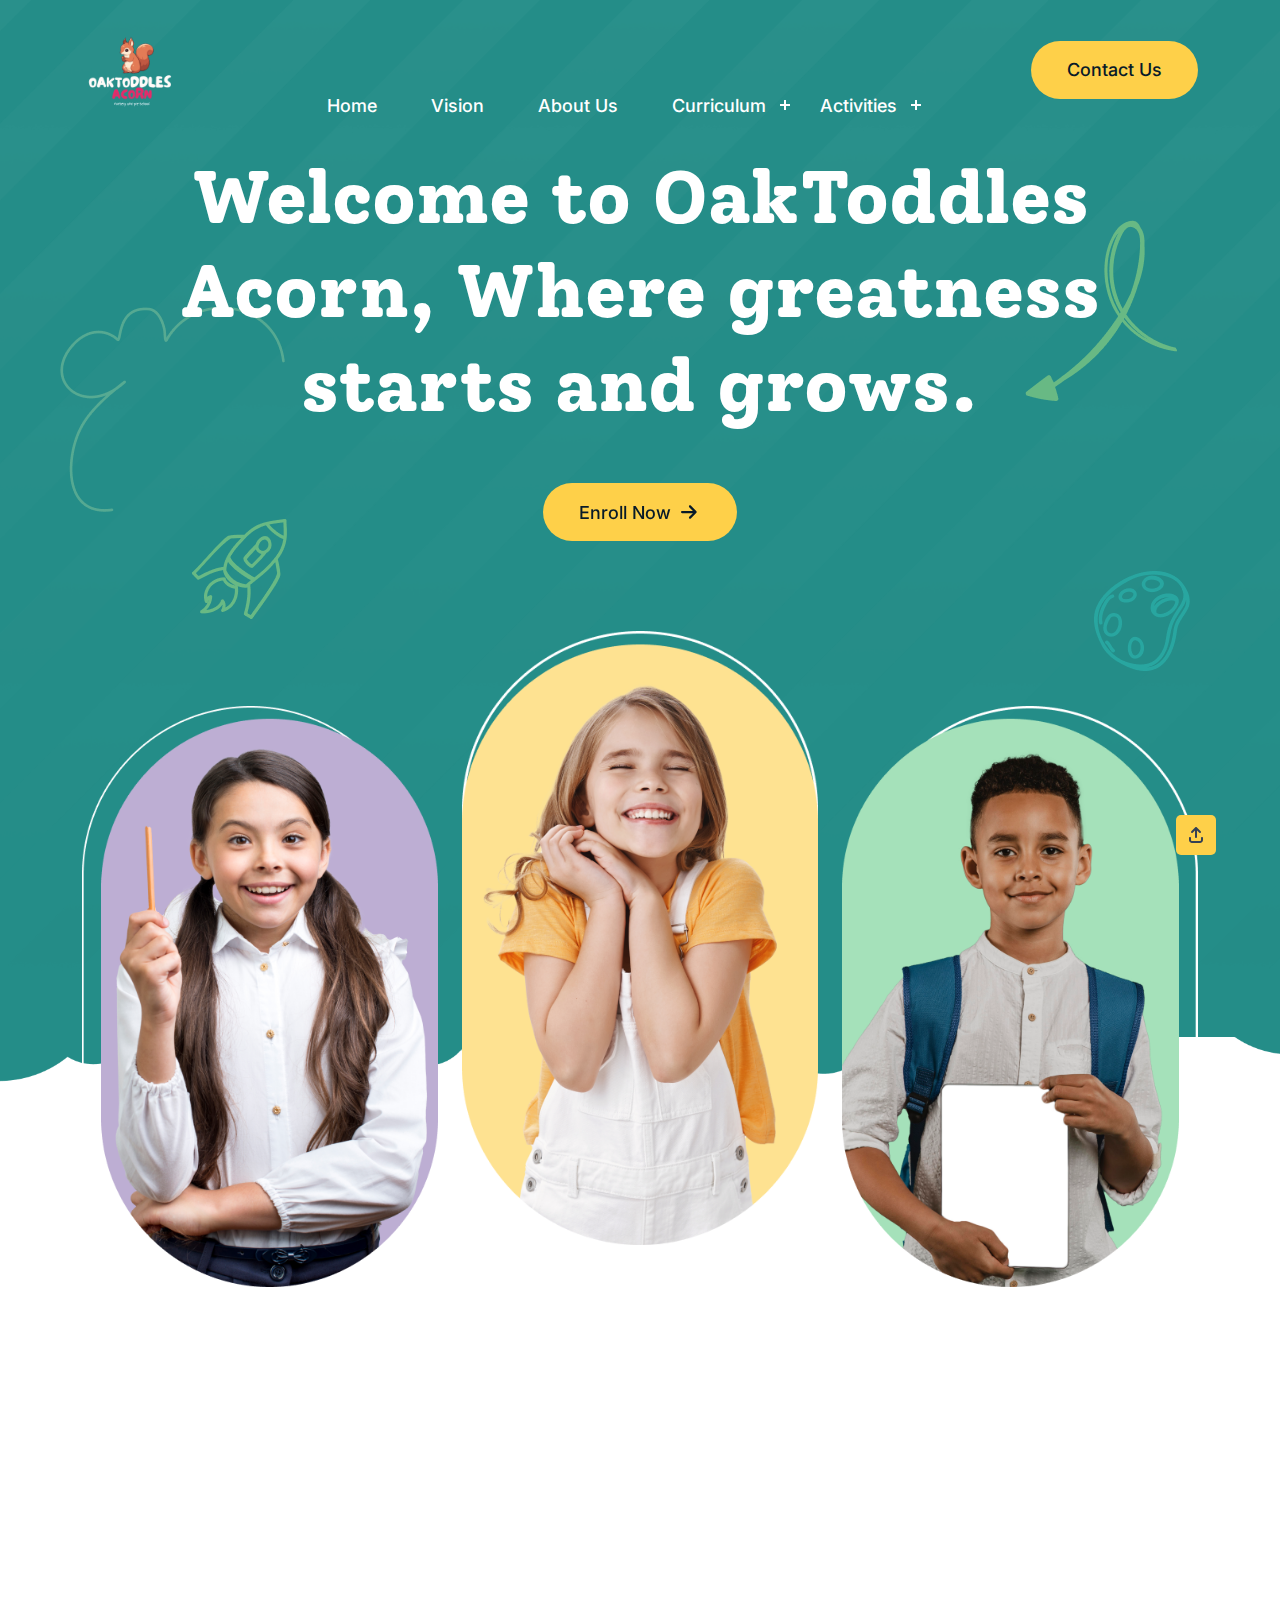
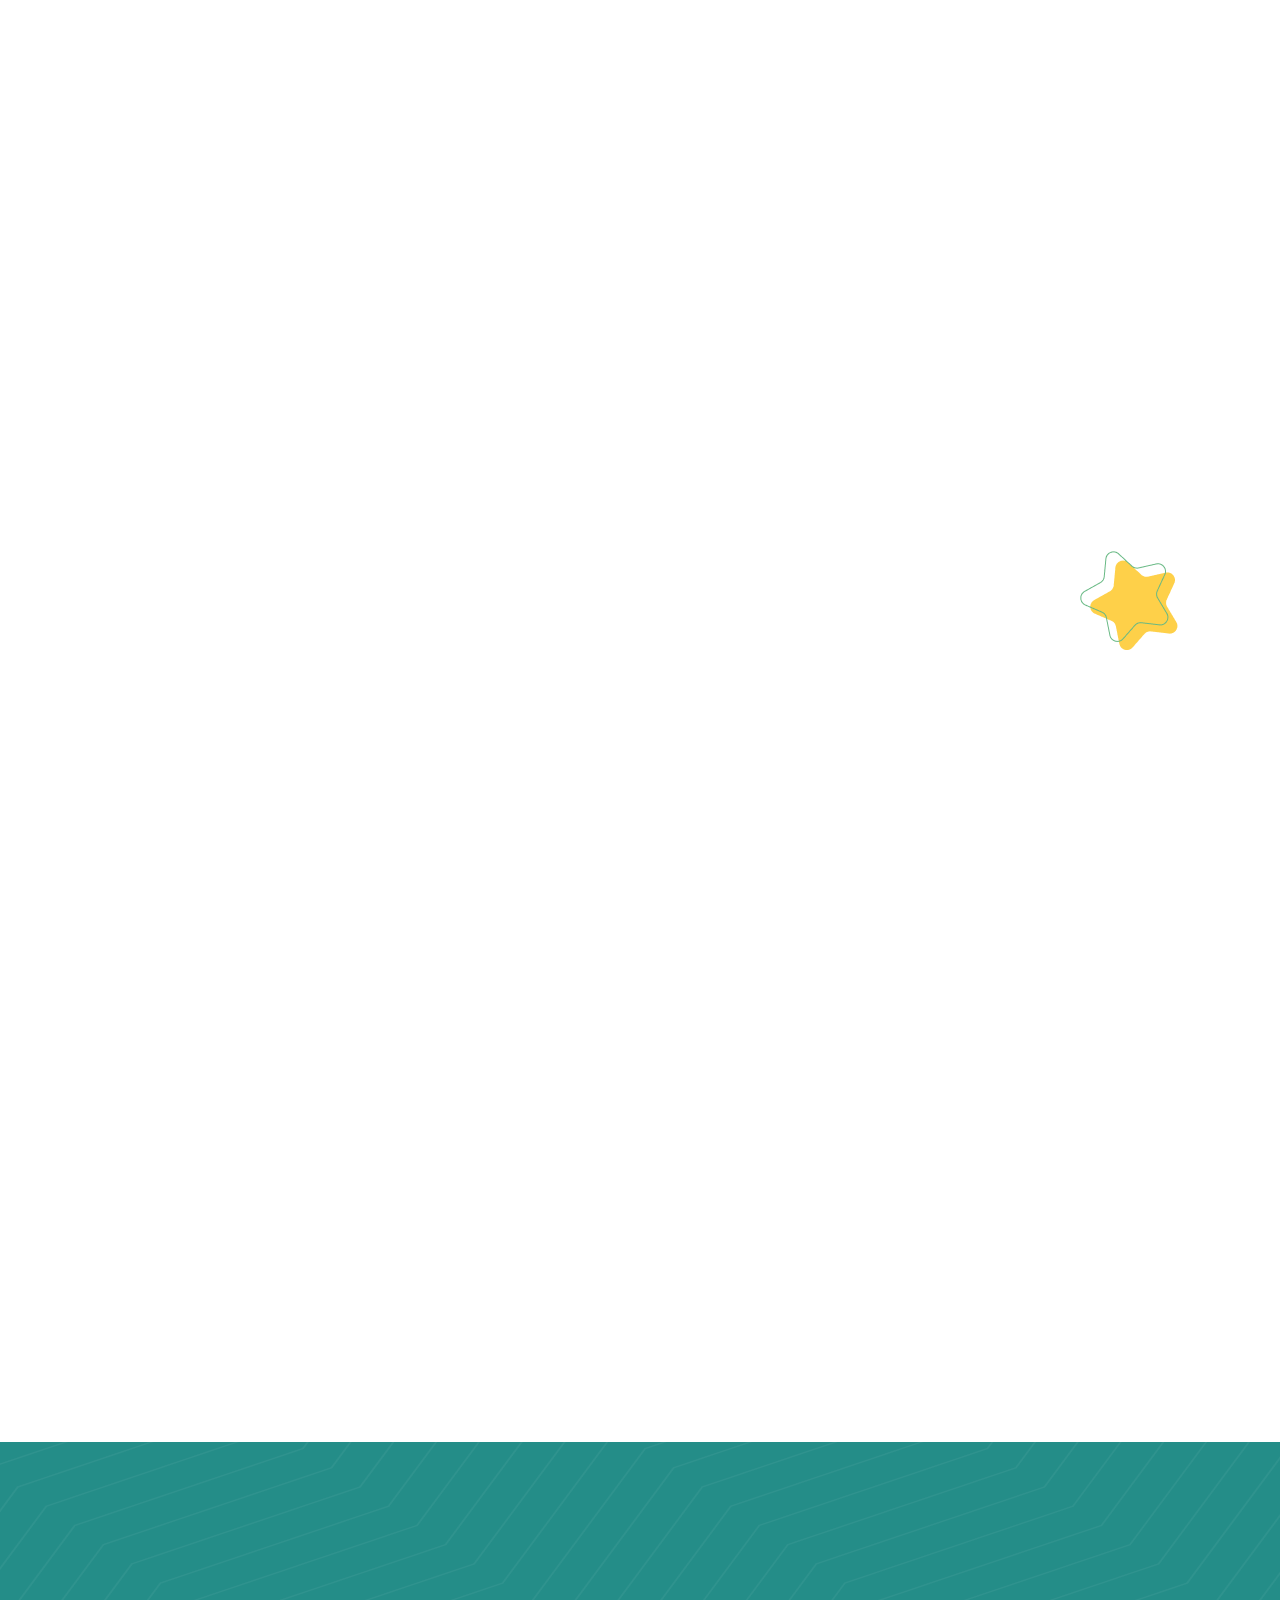
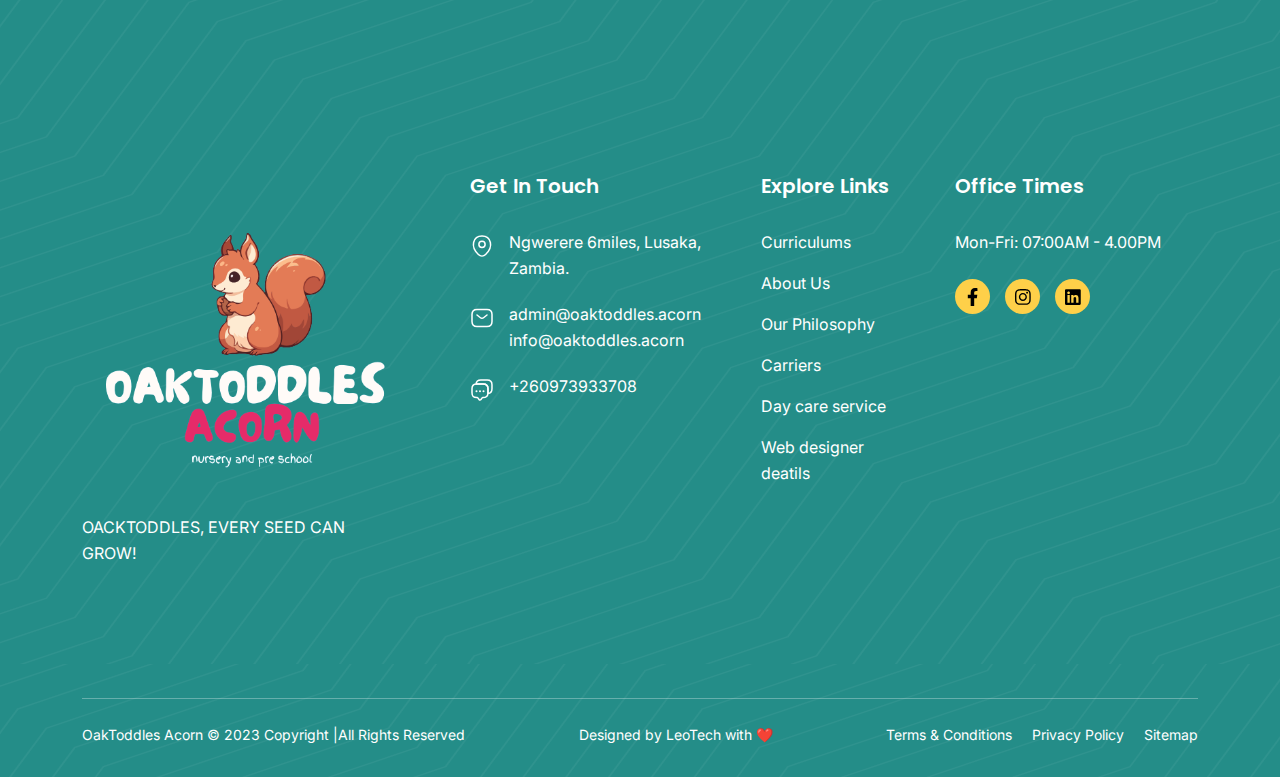
==== commit 3ff20b47: "commit on "main"" ====
--- a/index.html
+++ b/index.html
@@ -72,7 +72,7 @@
                         <div class="menu-area">
                             <ul class="menu menu--style1">
                                 <li>
-                                    <a href="#0">Homes </a>
+                                    <a href="0#">Home</a>
                                     <li>
                                         <a href="vision.html">Vision</a>
                                     </li>
@@ -876,7 +876,7 @@
     <-- ===============>> newsletter end here <<================= ->
 
 
-    <!-- ===============>> footer start here <<================= -->
+    <! ===============>> footer start here <<================= -->
     <footer class="footer brand-4" style="background-image:url(assets/images/footer/4.png)">
         <div class="container">
             <div class="footer__wrapper">
@@ -997,7 +997,12 @@
                         <div class="col-lg-12">
                             <div class="footer__end">
                                 <div class="footer__end-copyright">
-                                    <p class=" mb-0">OakToddles Acorn © 2023 Copyright | All Rights Reserved </p>
+                                    <p class=" mb-0">OakToddles Acorn © 2023 Copyright |All Rights Reserved </p>
+                                </div>
+                                <div>
+                                    <ul class="footer__end-links">
+                                        <a href="#">Designed by LeoTech with ❤️</a>
+                                    </ul>
                                 </div>
                                 <div>
                                     <ul class="footer__end-links">
--- a/assets/css/all.min.css
+++ b/assets/css/all.min.css
@@ -8747,4 +8747,18 @@
     font-display: block;
     src: url(../webfonts/fa-v4compatibility.woff2) format("woff2"), url(../webfonts/fa-v4compatibility.ttf) format("truetype");
     unicode-range: u+f041, u+f047, u+f065-f066, u+f07d-f07e, u+f080, u+f08b, u+f08e, u+f090, u+f09a, u+f0ac, u+f0ae, u+f0b2, u+f0d0, u+f0d6, u+f0e4, u+f0ec, u+f10a-f10b, u+f123, u+f13e, u+f148-f149, u+f14c, u+f156, u+f15e, u+f160-f161, u+f163, u+f175-f178, u+f195, u+f1f8, u+f219, u+f27a
+}
+
+.form-container {
+    display: flex;
+    justify-content: space-between;
+}
+
+.form-column {
+    width: 48%;
+}
+
+label {
+    display: block;
+    margin-bottom: 5px;
 }--- a/assets/css/style.css
+++ b/assets/css/style.css
@@ -10430,4 +10430,4 @@
 }
 
 
-/*# sourceMappingURL=style.css.map */+/*--Form Styling--*/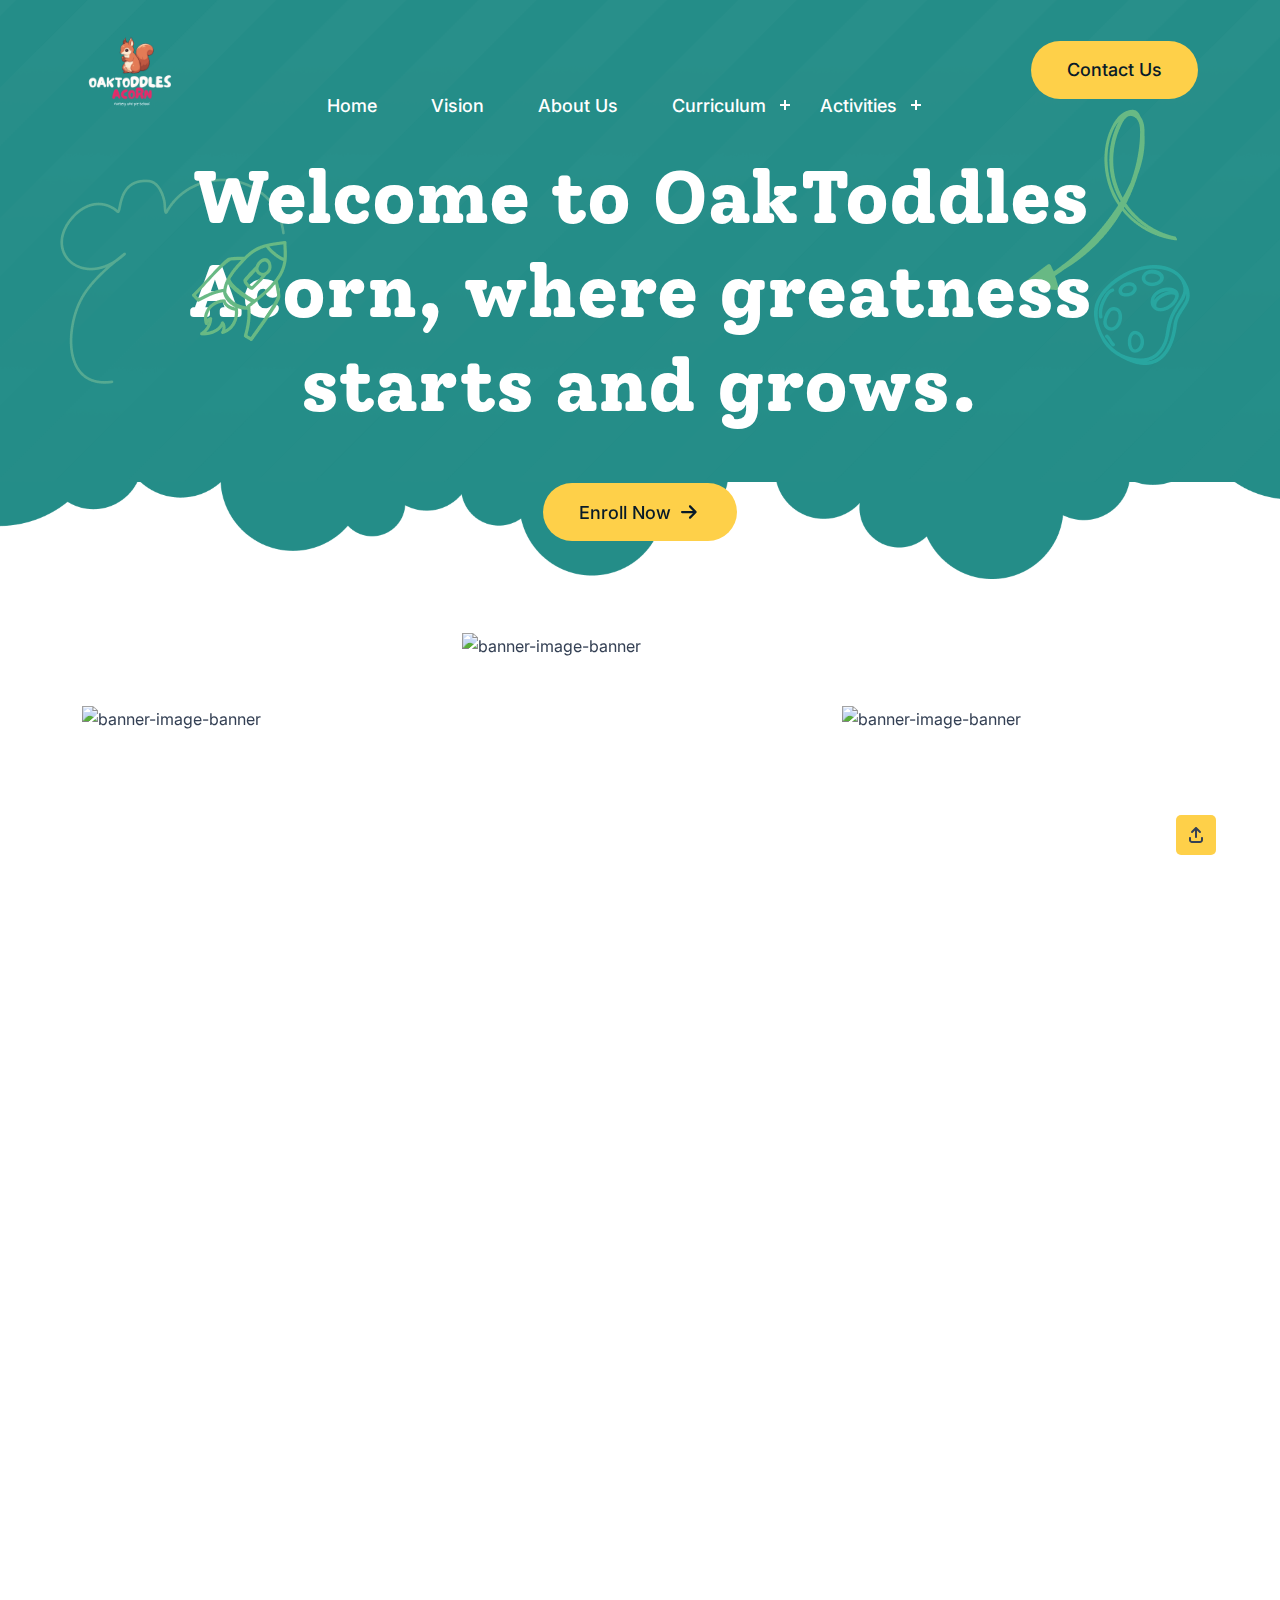
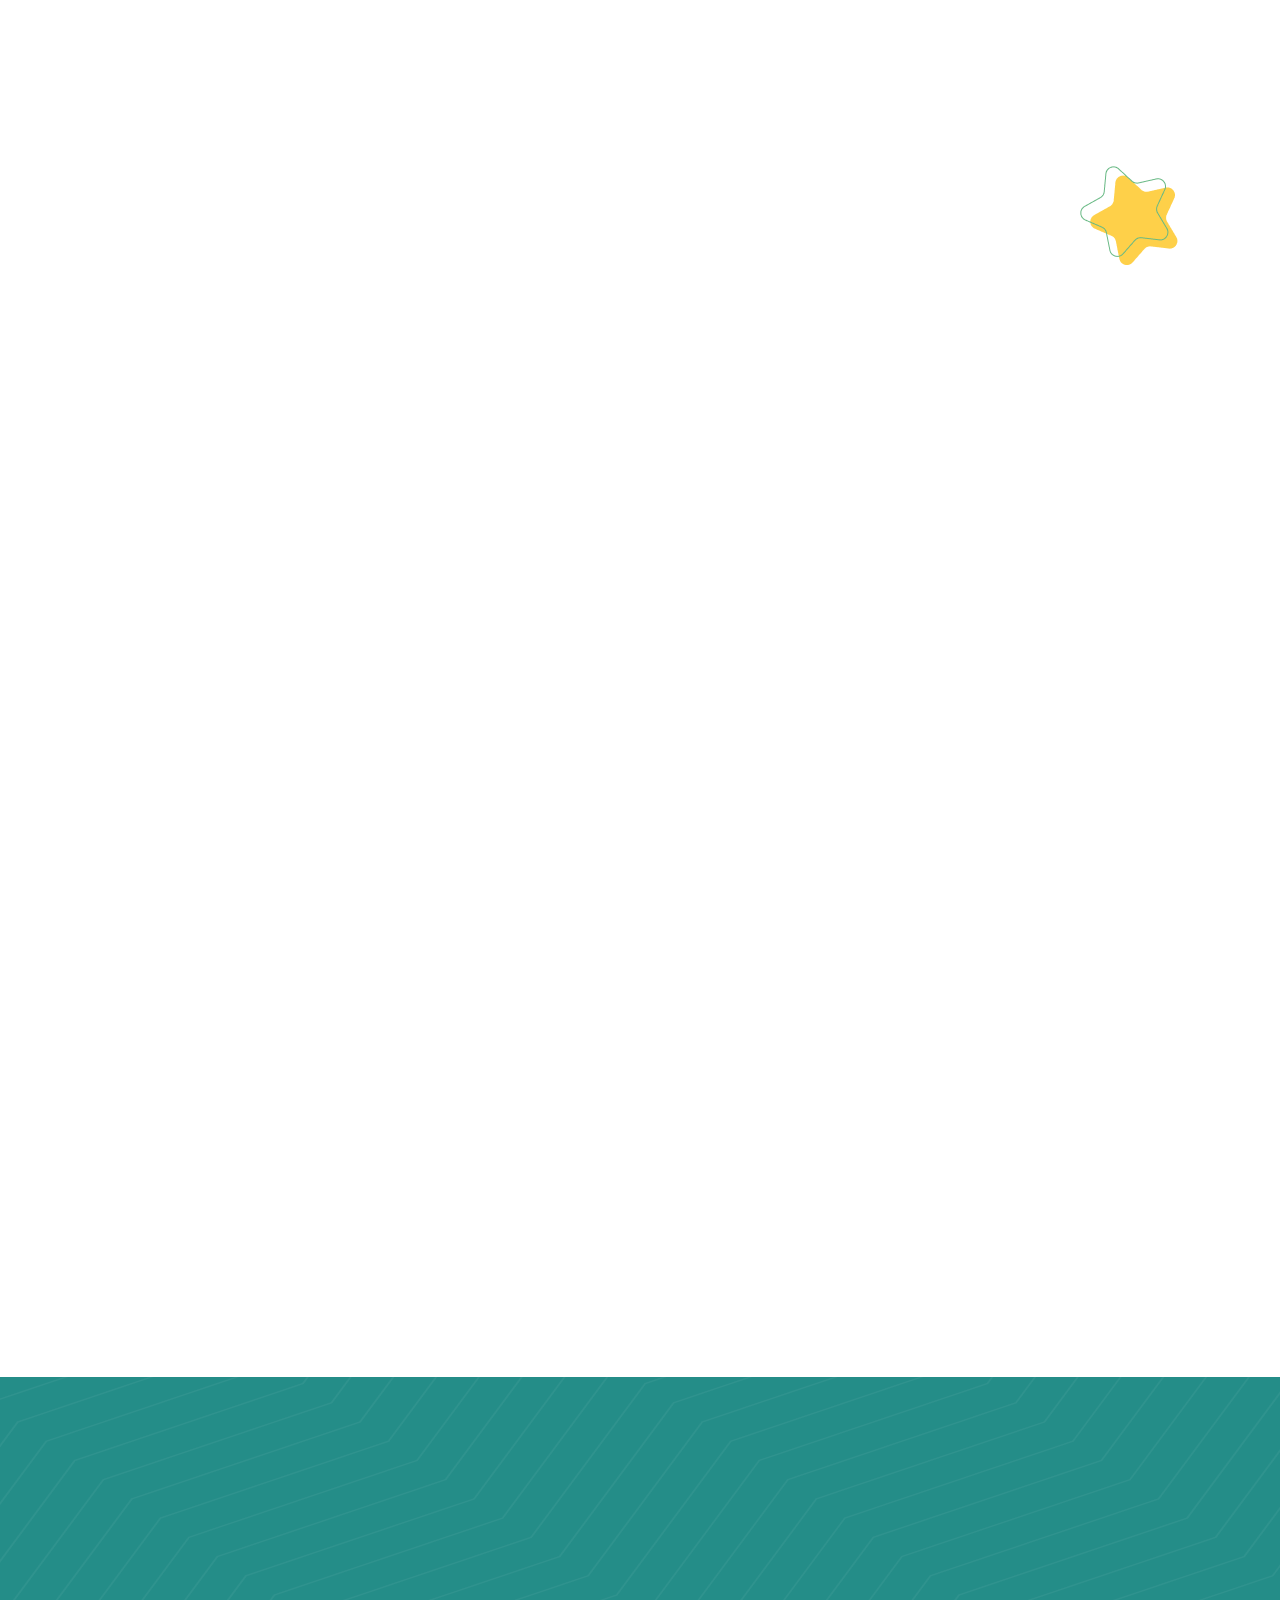
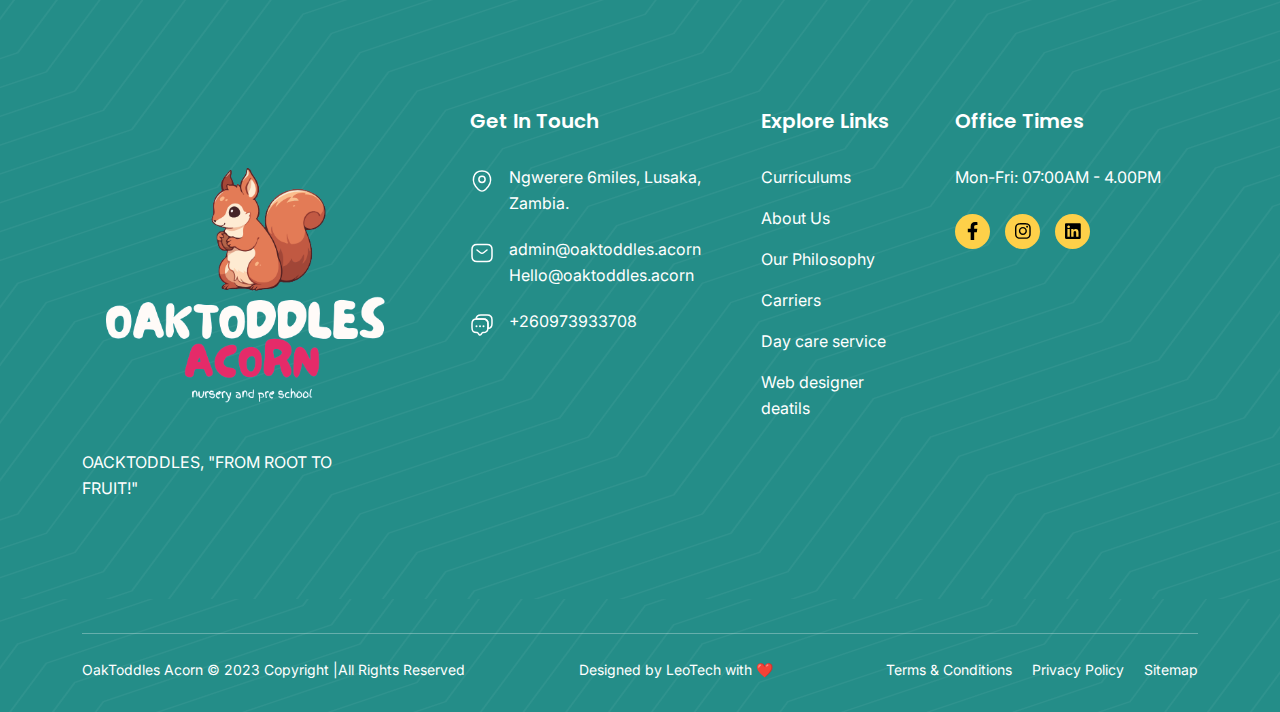
==== commit 2550bad3: "Commit main" ====
--- a/index.html
+++ b/index.html
@@ -100,7 +100,7 @@
                     <div class="header-end">
                         <div class="menu-area">
                             <div class="header-btn">
-                                <a href="signup.html" class="trk-btn trk-btn--rounded trk-btn--primary4 trk-btn--style2">
+                                <a href="contact.html" class="trk-btn trk-btn--rounded trk-btn--primary4 trk-btn--style2">
                                     <span>Contact Us</span>
                                 </a>
                             </div>
@@ -128,7 +128,7 @@
             <div class="banner__wrapper">
                 <!-- banner content -->
                 <div class="banner__content banner__content--style1" data-aos="zoom-in" data-aos-duration="1000">
-                    <h1 class="title-font1">Welcome to OakToddles Acorn, Where greatness starts and grows.</h1>
+                    <h1 class="title-font1">Welcome to OakToddles Acorn, where greatness starts and grows.</h1>
                     <div class="btn-group justify-content-center">
                         <a href="enroll.html" class="trk-btn trk-btn--rounded trk-btn--primary4">Enroll Now
                             <span><i class="fa-solid fa-arrow-right"></i></span> </a>
@@ -141,21 +141,21 @@
                         <div class="col-lg-4 col-md-4 col-4">
                             <div class="banner-image__item" data-aos="fade-right" data-aos-duration="1000">
                                 <div class="banner-image__item-inner ">
-                                    <img src="assets/images/banner/4.png" alt="banner-image-banner">
+                                    <img src="https://media.gettyimages.com/id/1361969298/photo/young-girl-in-daycare-plays-independently-on-floor.jpg?s=612x612&w=0&k=20&c=h62kFngZCFUuccRiOQ86O28WbrjRWSrLlGfJ_ISBLR4=" alt="banner-image-banner">
                                 </div>
                             </div>
                         </div>
                         <div class="col-lg-4 col-md-4 col-4">
                             <div class="banner-image__item" data-aos="fade-up" data-aos-duration="1000">
                                 <div class="banner-image__item-inner banner-image__item-inner--style2">
-                                    <img src="assets/images/banner/5.png" alt="banner-image-banner">
+                                    <img src="https://media.gettyimages.com/id/130334090/photo/two-girls-drawing-and-coloring-in-school.jpg?s=612x612&w=0&k=20&c=ySM1USAW_nkoiAsxkQ590ie-liDERDzBD_rKC5FtlKA=" alt="banner-image-banner">
                                 </div>
                             </div>
                         </div>
                         <div class="col-lg-4 col-md-4 col-4">
                             <div class="banner-image__item" data-aos="fade-left" data-aos-duration="1000">
                                 <div class="banner-image__item-inner">
-                                    <img src="assets/images/banner/6.png" alt="banner-image-banner">
+                                    <img src="https://media.gettyimages.com/id/878418212/photo/excited-preschool-boy-enjoying-story-time.jpg?s=612x612&w=0&k=20&c=7nCGWALcWIY839SIUylYt1Bvtk2H6ouP9Mz6rnVEb3g=" alt="banner-image-banner">
                                 </div>
                             </div>
                         </div>
@@ -190,10 +190,11 @@
                                 <img src="assets/images/category/home4/1.png" alt="cateogory icon">
                                 <div class="categories__item-content">
                                     <h5 class="style4">Community and Collaborations</h5>
-                                    <p>The branches of an oak tree intertwine, supporting one another. Similarly, our school values community involvement and collaboration. We actively promote teamwork, communication, and empathy among students, parents,
-                                        and educators.</p>
-                                    <a href="course-details.html" class="trk-btn trk-btn--rounded trk-btn--secondary4">View More
-                                        <span><i class="fa-solid fa-arrow-right"></i></span> </a>
+                                    <p>At Oaktoddles Acorn, we believe in the power of a strong community and collaborative spirit. We aim to foster a sense of togetherness among our young learners, parents, and staff. We encourage active participation from
+                                        parents in their child's educational journey and invite them to be a part of our vibrant Oaktoddles community. Together, we build a supportive community that nurtures the growth and development of our little acorns,
+                                        squerrels and oaks.</p>
+                                    <!--<a href="course-details.html" class="trk-btn trk-btn--rounded trk-btn--secondary4">View More
+                                        <span><i class="fa-solid fa-arrow-right"></i></span> </a>-->
                                 </div>
                             </div>
                         </div>
@@ -203,10 +204,12 @@
                             <div class="categories__item-inner">
                                 <img src="assets/images/category/home4/2.png" alt="cateogory icon">
                                 <div class="categories__item-content">
-                                    <h5 class="style4">Imaginative Representation</h5>
-                                    <p>Just as every leaf on an oak tree is unique, so are the talents of our students. Through arts, music, and various creative outlets, we encourage them to express themselves, fostering imagination and innovation.</p>
-                                    <a href="course-details.html" class="trk-btn trk-btn--rounded trk-btn--secondary4">View More
-                                        <span><i class="fa-solid fa-arrow-right"></i></span> </a>
+                                    <h5 class="style4">Creativity & Visual Arts</h5>
+                                    <p>Creativity is at the heart of our curriculum at Oaktoddles Acorn. We understand that every child is unique and has their own creative potential waiting to be explored. Through various artistic mediums, we encourage
+                                        our students to express themselves, think outside the box, and cultivate their imaginations. Our art programs encompass painting, drawing, sculpture, and other visual arts, music, dance, and drama to inspire a well-rounded
+                                        creative development.</p>
+                                    <!--<a href="course-details.html" class="trk-btn trk-btn--rounded trk-btn--secondary4">View More
+                                        <span><i class="fa-solid fa-arrow-right"></i></span> </a>-->
                                 </div>
                             </div>
                         </div>
@@ -217,10 +220,10 @@
                                 <img src="assets/images/category/home4/4.png" alt="cateogory icon">
                                 <div class="categories__item-content">
                                     <h5 class="style4">Academic Excellence</h5>
-                                    <p>Our curriculum is designed to engage young minds, catering to diverse learning styles while adhering to rigorous academic standards. We believe that a strong academic foundation empowers students to confidently explore
-                                        their potential.</p>
-                                    <a href="course-details.html" class="trk-btn trk-btn--rounded trk-btn--secondary4">View More
-                                        <span><i class="fa-solid fa-arrow-right"></i></span> </a>
+                                    <p>Oaktoddles Acorn is committed to providing a solid foundation for academic excellence. We follow a curriculum that is designed to stimulate young minds and encourage a lifelong love for learning. Our dedicated and passionate
+                                        teachers create a structured and supportive learning environment. We offer a well-rounded education that includes literacy, numeracy, science, and more.</p>
+                                    <!--<a href="course-details.html" class="trk-btn trk-btn--rounded trk-btn--secondary4">View More
+                                        <span><i class="fa-solid fa-arrow-right"></i></span> </a>-->
                                 </div>
                             </div>
                         </div>
@@ -231,9 +234,10 @@
                                 <img src="assets/images/category/home4/3.png" alt="cateogory icon">
                                 <div class="categories__item-content">
                                     <h5 class="style4">Environmental Stewardship</h5>
-                                    <p>Just as an oak tree nurtures its environment, we teach our students to care for the world around them. With nature as our inspiration, we promote eco-awareness and sustainable practices.</p>
-                                    <a href="course-details.html" class="trk-btn trk-btn--rounded trk-btn--secondary4">View More
-                                        <span><i class="fa-solid fa-arrow-right"></i></span> </a>
+                                    <p>At Oaktoddles Acorn, we are deeply committed to instilling a sense of environmental stewardship in our young learners. We believe that understanding and caring for the natural world is a fundamental part of their education.
+                                        Through age-appropriate activities and lessons, we encourage our students to become responsible stewards of our planet. </p>
+                                    <!--<a href="course-details.html" class="trk-btn trk-btn--rounded trk-btn--secondary4">View More
+                                        <span><i class="fa-solid fa-arrow-right"></i></span> </a>-->
                                 </div>
                             </div>
                         </div>
@@ -256,7 +260,7 @@
                         <div class="about__thumb" data-aos="fade-right" data-aos-duration="800">
                             <div class="about__thumb-inner">
                                 <div class="about__thumb-image">
-                                    <img src="assets/images/about/3.png" alt="about-image">
+                                    <img src="assets/images/main options/WhatsApp Image 2023-11-12 at 12.18.09 AM.jpeg" alt="about-image">
                                 </div>
                             </div>
                         </div>
@@ -264,10 +268,15 @@
                     <div class="col-lg-6">
                         <div class="about__content" data-aos="fade-left" data-aos-duration="800">
                             <div class="about__content-inner">
-                                <h2 class="style2-h2">Join Us Under the OakTree:</h2>
-                                <p>We invite you to explore our website and discover more about OakTree Primary School. Whether you're a parent seeking an enriching educational journey for your child or an educator looking for a place to inspire young minds,
-                                    we're here to welcome you with open arms. At OakTree, we nurture today's learners to become tomorrow's leaders, growing strong and reaching for the sky. Join us on this enriching journey, where education and growth
-                                    flourish under the shade of the mighty oak. 🌳🌱📚
+                                <h2 class="style2-h2">Join Us at OakToddlles:</h2>
+                                <p>Join our haven of learning, laughter, and love. Established with a passion for early childhood education, we believe that the foundation of a child's education journey starts here. Our experienced educators are committed
+                                    to creating a safe, inclusive, and vibrant environment where each child can thrive and blossom. 🌳🌱📚
+                                </p>
+                                <h3>Class segments</h3>
+                                <br>
+                                <p> 👉Toddler Class - 18 - 36 months - The Acorns </p><br>
+                                <p> 👉 Middle Class - 3 to 4years - The Squirrels </p><br>
+                                <p> 👉Reception - 4 to 5+ years - The Oaks</p><br>
                                 </p>
                                 <ul class="about-list">
                                     <li> <img src="assets/images/icon/svg/3.svg" alt="list-icon"> 24 months - 6 years enrollment</li>
@@ -886,7 +895,7 @@
                             <div class="footer__about">
                                 <a href="index.html" class="logo"><img src="assets/images/main options/20230826_062636_0001-removebg-preview.png" alt="Logo" class="w-55">
                                 </a>
-                                <p class="footer__about-moto">OACKTODDLES, EVERY SEED CAN GROW!</p>
+                                <p class="footer__about-moto">OACKTODDLES, "FROM ROOT TO FRUIT!"</p>
                             </div>
                         </div>
                         <div class="col-xl-3 col-md-6 col-sm-6">
@@ -911,7 +920,7 @@
                                                 <img src="assets/images/footer/2.svg" alt="icon">
                                                 <div class="info"> <a href="#">admin@oaktoddles.acorn</a>
                                                     <br>
-                                                    <a href="mailto:debra.holt@example.com">info@oaktoddles.acorn</a>
+                                                    <a href="mailto:debra.holt@example.com">Hello@oaktoddles.acorn</a>
                                                 </div>
                                             </div>
                                         </li>
